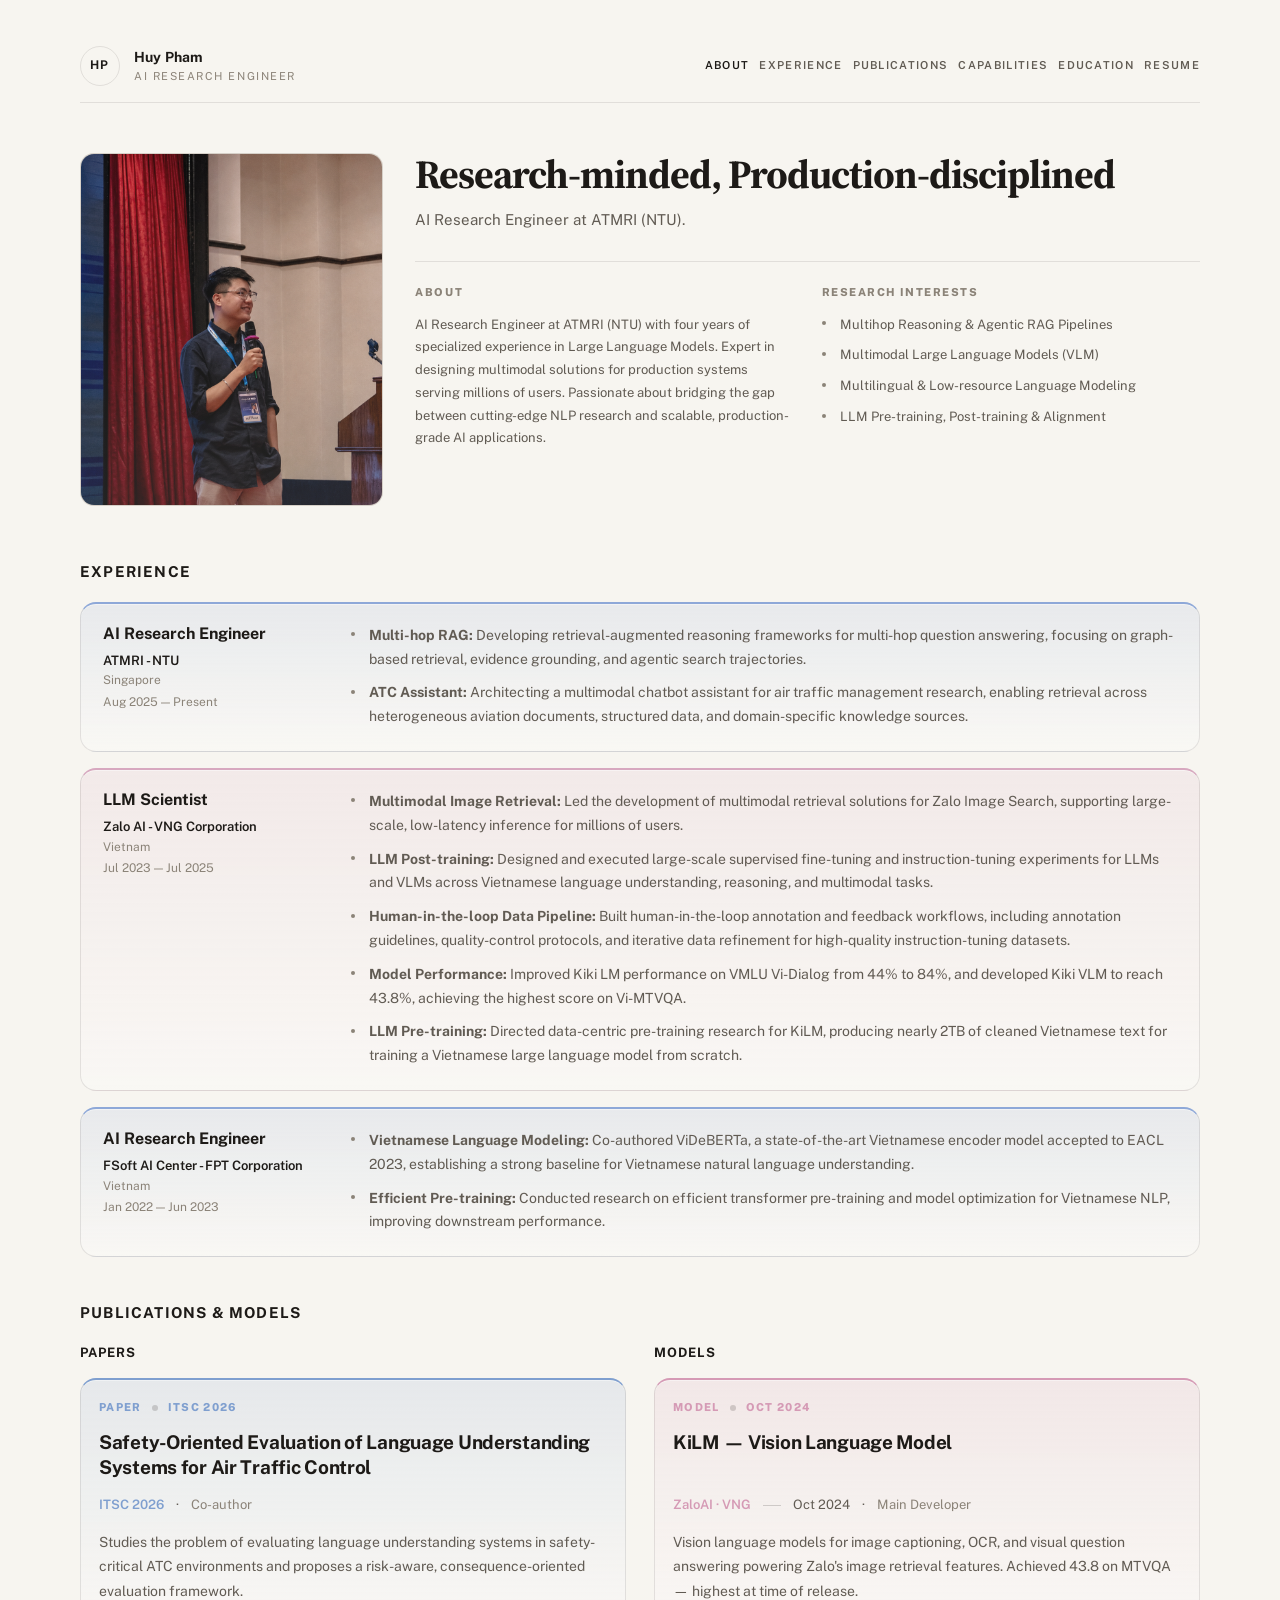
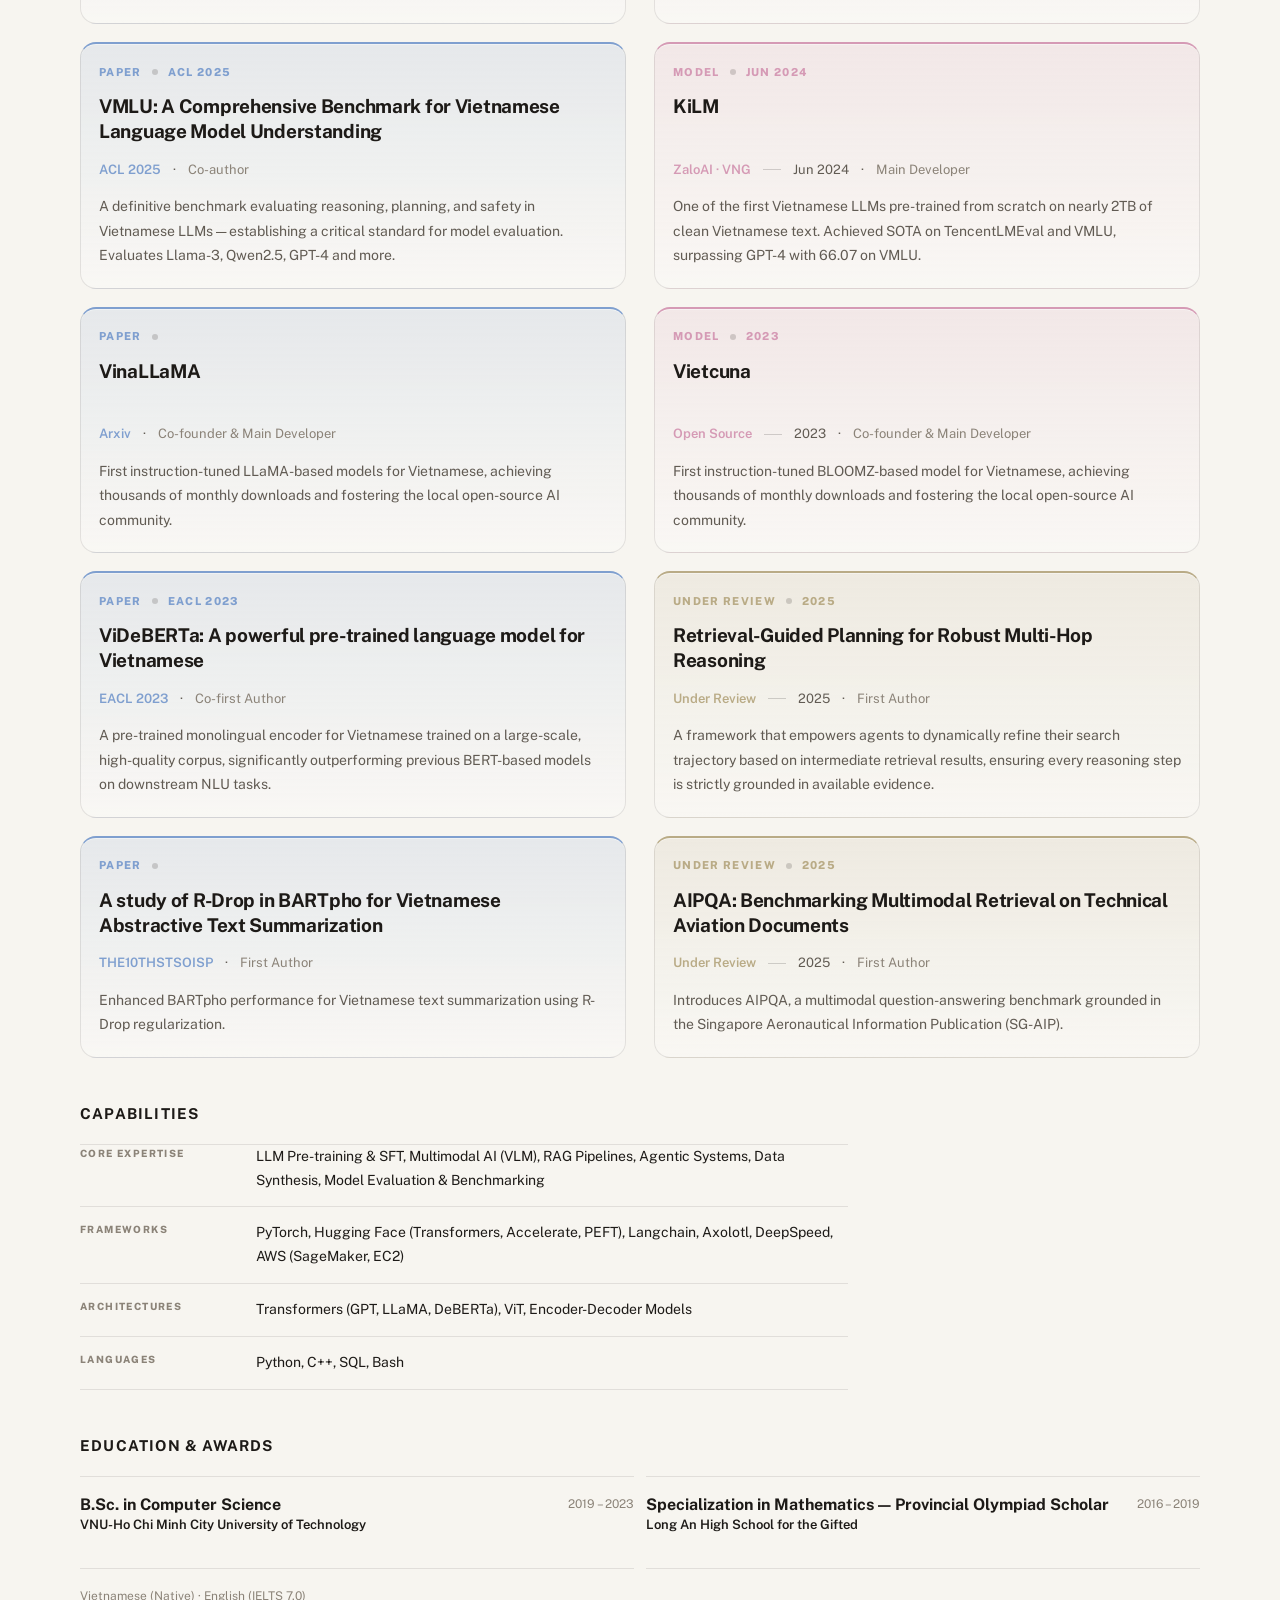
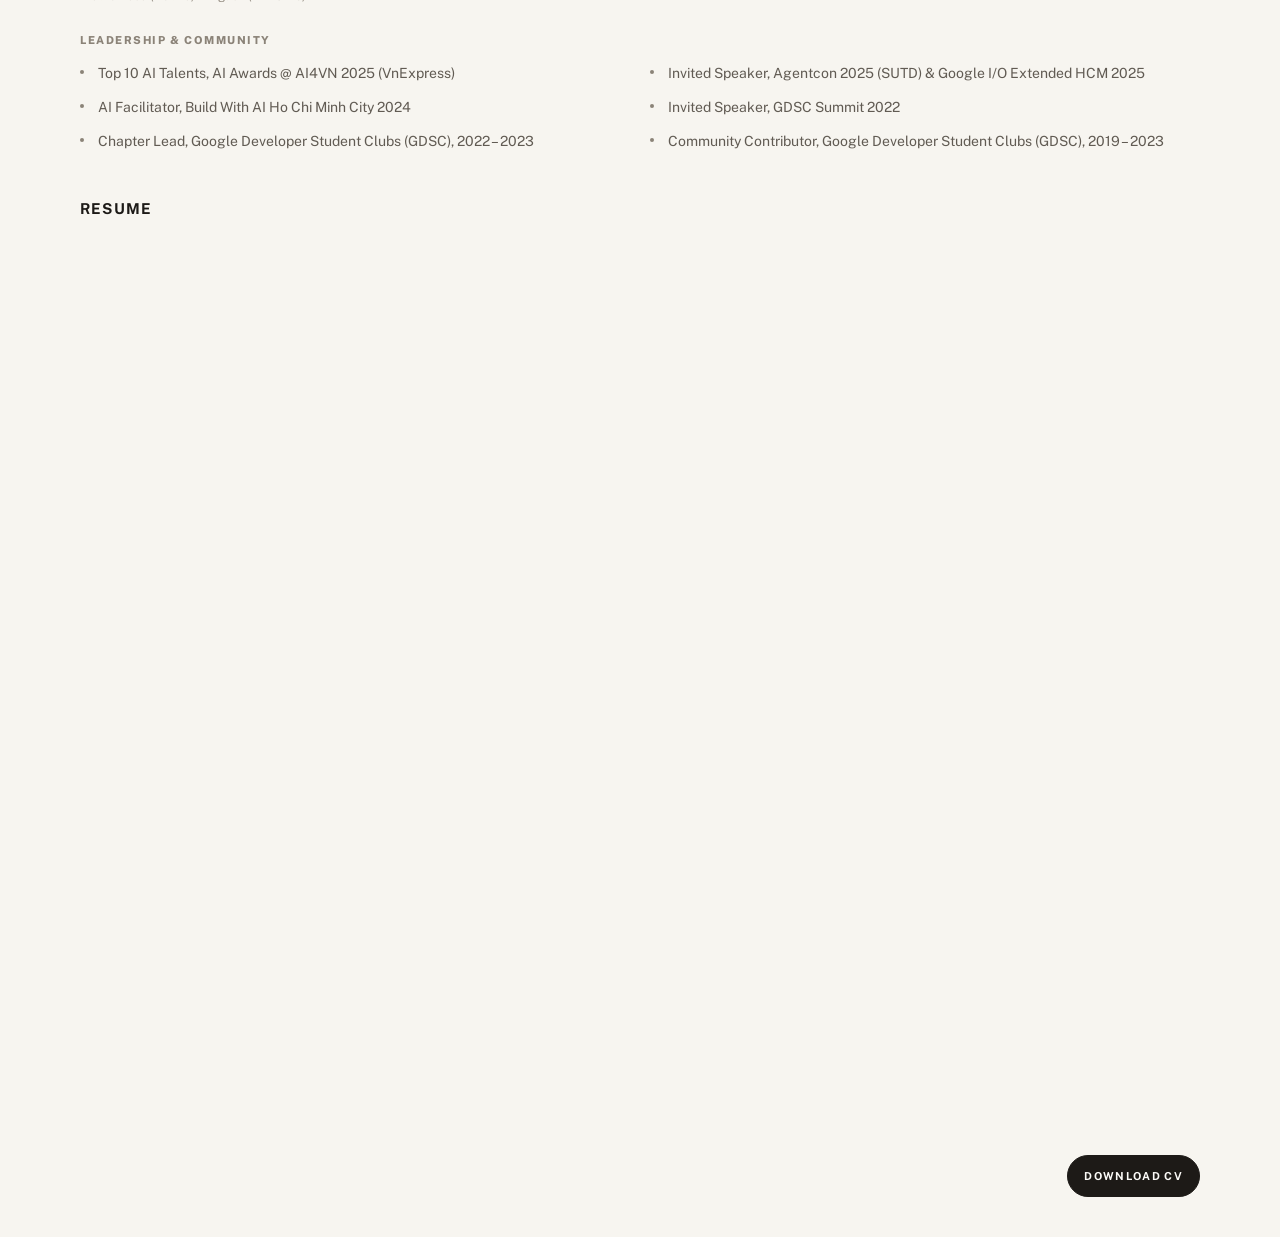
==== index.html @ fdf71636 "Initial commit: personal page Co-Authored-By: Claude Sonnet 4.6 <noreply@anthropic.com>" ====
<!DOCTYPE html>
<html lang="en">
<head>
  <meta charset="UTF-8" />
  <meta name="viewport" content="width=device-width, initial-scale=1.0" />
  <title>Huy Pham</title>
  <link rel="preconnect" href="https://fonts.googleapis.com" />
  <link rel="preconnect" href="https://fonts.gstatic.com" crossorigin />
  <link href="https://fonts.googleapis.com/css2?family=Public+Sans:wght@400;500;600;700;800&family=Source+Serif+4:opsz,wght@8..60,600;8..60,700&display=swap" rel="stylesheet" />
  <link rel="stylesheet" href="style.css" />
</head>
<body>
<div class="page-shell">
  <header class="topbar">
    <a href="#" class="brand-mark">
      <span class="brand-monogram">HP</span>
      <span class="brand-text">
        <span class="brand-name">Huy Pham</span>
        <span class="brand-role">AI Research Engineer</span>
      </span>
    </a>

    <nav class="topnav">
      <a href="#about">About</a>
      <a href="#experience">Experience</a>
      <a href="#publications">Publications</a>
      <a href="#capabilities">Capabilities</a>
      <a href="#education">Education</a>
      <a href="#resume">Resume</a>
    </nav>
  </header>

  <main class="layout">
    <section id="about" class="hero-panel">
      <figure class="hero-portrait hero-portrait-left">
        <div class="hero-portrait-frame">
          <img src="images/avatar.png" alt="Huy Pham speaking at an event" />
        </div>
      </figure>

      <div class="hero-main">
        <div class="hero-copy">
          <h1>Research-minded, Production-disciplined</h1>
          <p class="hero-desc">AI Research Engineer at ATMRI (NTU).</p>
        </div>

        <div class="hero-details">
          <div class="hero-about prose-block">
            <div class="panel-label">About</div>
            <p>AI Research Engineer at ATMRI (NTU) with four years of specialized experience in Large Language Models. Expert in designing multimodal solutions for production systems serving millions of users. Passionate about bridging the gap between cutting-edge NLP research and scalable, production-grade AI applications.</p>
          </div>

          <div class="hero-research prose-block">
            <div class="panel-label">Research Interests</div>
            <ul class="interests-list"><li>Multihop Reasoning & Agentic RAG Pipelines</li><li>Multimodal Large Language Models (VLM)</li><li>Multilingual & Low-resource Language Modeling</li><li>LLM Pre-training, Post-training & Alignment</li></ul>
          </div>
        </div>
      </div>
    </section>

    <section id="experience">
      <div class="section-heading">
        <div class="section-tag">Experience</div>
      </div>
      <div class="exp-list">
                <article class="exp-item">
          <div class="exp-head">
            <div>
              <div class="exp-role-line">
                <div class="exp-role">AI Research Engineer</div>
              </div>
              <div class="exp-org">ATMRI - NTU</div><div class="exp-location">Singapore</div>
              <div class="exp-meta">Aug 2025 — Present</div>
            </div>
          </div>
          <ul class="exp-bullets"><li><strong>Multi-hop RAG:</strong> Developing retrieval-augmented reasoning frameworks for multi-hop question answering, focusing on graph-based retrieval, evidence grounding, and agentic search trajectories.</li><li><strong>ATC Assistant:</strong> Architecting a multimodal chatbot assistant for air traffic management research, enabling retrieval across heterogeneous aviation documents, structured data, and domain-specific knowledge sources.</li></ul>
        </article>
        <article class="exp-item">
          <div class="exp-head">
            <div>
              <div class="exp-role-line">
                <div class="exp-role">LLM Scientist</div>
              </div>
              <div class="exp-org">Zalo AI - VNG Corporation</div><div class="exp-location">Vietnam</div>
              <div class="exp-meta">Jul 2023 — Jul 2025</div>
            </div>
          </div>
          <ul class="exp-bullets"><li><strong>Multimodal Image Retrieval:</strong> Led the development of multimodal retrieval solutions for Zalo Image Search, supporting large-scale, low-latency inference for millions of users.</li><li><strong>LLM Post-training:</strong> Designed and executed large-scale supervised fine-tuning and instruction-tuning experiments for LLMs and VLMs across Vietnamese language understanding, reasoning, and multimodal tasks.</li><li><strong>Human-in-the-loop Data Pipeline:</strong> Built human-in-the-loop annotation and feedback workflows, including annotation guidelines, quality-control protocols, and iterative data refinement for high-quality instruction-tuning datasets.</li><li><strong>Model Performance:</strong> Improved Kiki LM performance on VMLU Vi-Dialog from 44% to 84%, and developed Kiki VLM to reach 43.8%, achieving the highest score on Vi-MTVQA.</li><li><strong>LLM Pre-training:</strong> Directed data-centric pre-training research for KiLM, producing nearly 2TB of cleaned Vietnamese text for training a Vietnamese large language model from scratch.</li></ul>
        </article>
        <article class="exp-item">
          <div class="exp-head">
            <div>
              <div class="exp-role-line">
                <div class="exp-role">AI Research Engineer</div>
              </div>
              <div class="exp-org">FSoft AI Center - FPT Corporation</div><div class="exp-location">Vietnam</div>
              <div class="exp-meta">Jan 2022 — Jun 2023</div>
            </div>
          </div>
          <ul class="exp-bullets"><li><strong>Vietnamese Language Modeling:</strong> Co-authored ViDeBERTa, a state-of-the-art Vietnamese encoder model accepted to EACL 2023, establishing a strong baseline for Vietnamese natural language understanding.</li><li><strong>Efficient Pre-training:</strong> Conducted research on efficient transformer pre-training and model optimization for Vietnamese NLP, improving downstream performance.</li></ul>
        </article>
      </div>
    </section>

    <section id="publications">
      <div class="section-heading">
        <div class="section-tag">Publications &amp; Models</div>
      </div>
      <div class="pub-list">
        <div class="pub-columns"><div class="pub-column"><div class="pub-column-title">Papers</div><div class="pub-stack">
        <article class="pub-item pub-paper">
          <div class="pub-head">
            <div class="pub-meta">
              <span class="pub-type">Paper</span>
              <span class="pub-year">ITSC 2026</span>
            </div>
          </div>
          <div class="pub-title">Safety-Oriented Evaluation of Language Understanding Systems for Air Traffic Control</div>
          <div class="pub-byline"><span class="venue">ITSC 2026</span> · <span class="role">Co-author</span></div>
          <p class="pub-desc">Studies the problem of evaluating language understanding systems in safety-critical ATC environments and proposes a risk-aware, consequence-oriented evaluation framework.</p>
        </article>
        <article class="pub-item pub-paper">
          <div class="pub-head">
            <div class="pub-meta">
              <span class="pub-type">Paper</span>
              <span class="pub-year">ACL 2025</span>
            </div>
          </div>
          <div class="pub-title">VMLU: A Comprehensive Benchmark for Vietnamese Language Model Understanding</div>
          <div class="pub-byline"><span class="venue">ACL 2025</span> · <span class="role">Co-author</span></div>
          <p class="pub-desc">A definitive benchmark evaluating reasoning, planning, and safety in Vietnamese LLMs — establishing a critical standard for model evaluation. Evaluates Llama-3, Qwen2.5, GPT-4 and more.</p>
        </article>
        <article class="pub-item pub-paper">
          <div class="pub-head">
            <div class="pub-meta">
              <span class="pub-type">Paper</span>
              <span class="pub-year"></span>
            </div>
          </div>
          <div class="pub-title">VinaLLaMA</div>
          <div class="pub-byline"><span class="venue">Arxiv</span> · <span class="role">Co-founder & Main Developer</span></div>
          <p class="pub-desc">First instruction-tuned LLaMA-based models for Vietnamese, achieving thousands of monthly downloads and fostering the local open-source AI community.</p>
        </article>
        <article class="pub-item pub-paper">
          <div class="pub-head">
            <div class="pub-meta">
              <span class="pub-type">Paper</span>
              <span class="pub-year">EACL 2023</span>
            </div>
          </div>
          <div class="pub-title">ViDeBERTa: A powerful pre-trained language model for Vietnamese</div>
          <div class="pub-byline"><span class="venue">EACL 2023</span> · <span class="role">Co-first Author</span></div>
          <p class="pub-desc">A pre-trained monolingual encoder for Vietnamese trained on a large-scale, high-quality corpus, significantly outperforming previous BERT-based models on downstream NLU tasks.</p>
        </article>
        <article class="pub-item pub-paper">
          <div class="pub-head">
            <div class="pub-meta">
              <span class="pub-type">Paper</span>
              <span class="pub-year"></span>
            </div>
          </div>
          <div class="pub-title">A study of R-Drop in BARTpho for Vietnamese Abstractive Text Summarization</div>
          <div class="pub-byline"><span class="venue">THE10THSTSOISP</span> · <span class="role">First Author</span></div>
          <p class="pub-desc">Enhanced BARTpho performance for Vietnamese text summarization using R-Drop regularization.</p>
        </article>
</div></div><div class="pub-column"><div class="pub-column-title">Models</div><div class="pub-stack">
        <article class="pub-item pub-model">
          <div class="pub-head">
            <div class="pub-meta">
              <span class="pub-type">Model</span>
              <span class="pub-year">Oct 2024</span>
            </div>
          </div>
          <div class="pub-title">KiLM — Vision Language Model</div>
          <div class="pub-byline"><span class="venue">ZaloAI · VNG</span><span class="pub-sep"></span><span>Oct 2024</span> · <span class="role">Main Developer</span></div>
          <p class="pub-desc">Vision language models for image captioning, OCR, and visual question answering powering Zalo's image retrieval features. Achieved 43.8 on MTVQA — highest at time of release.</p>
        </article>
        <article class="pub-item pub-model">
          <div class="pub-head">
            <div class="pub-meta">
              <span class="pub-type">Model</span>
              <span class="pub-year">Jun 2024</span>
            </div>
          </div>
          <div class="pub-title">KiLM</div>
          <div class="pub-byline"><span class="venue">ZaloAI · VNG</span><span class="pub-sep"></span><span>Jun 2024</span> · <span class="role">Main Developer</span></div>
          <p class="pub-desc">One of the first Vietnamese LLMs pre-trained from scratch on nearly 2TB of clean Vietnamese text. Achieved SOTA on TencentLMEval and VMLU, surpassing GPT-4 with 66.07 on VMLU.</p>
        </article>
        <article class="pub-item pub-model">
          <div class="pub-head">
            <div class="pub-meta">
              <span class="pub-type">Model</span>
              <span class="pub-year">2023</span>
            </div>
          </div>
          <div class="pub-title">Vietcuna</div>
          <div class="pub-byline"><span class="venue">Open Source</span><span class="pub-sep"></span><span>2023</span> · <span class="role">Co-founder & Main Developer</span></div>
          <p class="pub-desc">First instruction-tuned BLOOMZ-based model for Vietnamese, achieving thousands of monthly downloads and fostering the local open-source AI community.</p>
        </article>
        <article class="pub-item pub-review">
          <div class="pub-head">
            <div class="pub-meta">
              <span class="pub-type">Under Review</span>
              <span class="pub-year">2025</span>
            </div>
          </div>
          <div class="pub-title">Retrieval-Guided Planning for Robust Multi-Hop Reasoning</div>
          <div class="pub-byline"><span class="venue">Under Review</span><span class="pub-sep"></span><span>2025</span> · <span class="role">First Author</span></div>
          <p class="pub-desc">A framework that empowers agents to dynamically refine their search trajectory based on intermediate retrieval results, ensuring every reasoning step is strictly grounded in available evidence.</p>
        </article>
        <article class="pub-item pub-review">
          <div class="pub-head">
            <div class="pub-meta">
              <span class="pub-type">Under Review</span>
              <span class="pub-year">2025</span>
            </div>
          </div>
          <div class="pub-title">AIPQA: Benchmarking Multimodal Retrieval on Technical Aviation Documents</div>
          <div class="pub-byline"><span class="venue">Under Review</span><span class="pub-sep"></span><span>2025</span> · <span class="role">First Author</span></div>
          <p class="pub-desc">Introduces AIPQA, a multimodal question-answering benchmark grounded in the Singapore Aeronautical Information Publication (SG-AIP).</p>
        </article>
</div></div></div>
      </div>
    </section>

    <section id="capabilities">
      <div class="section-heading">
        <div class="section-tag">Capabilities</div>
      </div>
      <div class="skills-panel capabilities-panel">
        <div class="skill-row"><span class="skill-label">Core Expertise</span><span class="skill-value">LLM Pre-training & SFT, Multimodal AI (VLM), RAG Pipelines, Agentic Systems, Data Synthesis, Model Evaluation & Benchmarking</span></div>
<div class="skill-row"><span class="skill-label">Frameworks</span><span class="skill-value">PyTorch, Hugging Face (Transformers, Accelerate, PEFT), Langchain, Axolotl, DeepSpeed, AWS (SageMaker, EC2)</span></div>
<div class="skill-row"><span class="skill-label">Architectures</span><span class="skill-value">Transformers (GPT, LLaMA, DeBERTa), ViT, Encoder-Decoder Models</span></div>
<div class="skill-row"><span class="skill-label">Languages</span><span class="skill-value">Python, C++, SQL, Bash</span></div>
      </div>
    </section>

    <section id="education">
      <div class="section-heading">
        <div class="section-tag">Education &amp; Awards</div>
      </div>
      <div class="edu-list">
      <article class="edu-item">
        <div class="edu-head">
          <div>
            <div class="edu-degree">B.Sc. in Computer Science</div>
            <div class="edu-inst">VNU-Ho Chi Minh City University of Technology</div>
          </div>
          <div class="edu-period">2019 – 2023</div>
        </div>
      </article>
      <article class="edu-item">
        <div class="edu-head">
          <div>
            <div class="edu-degree">Specialization in Mathematics — Provincial Olympiad Scholar</div>
            <div class="edu-inst">Long An High School for the Gifted</div>
          </div>
          <div class="edu-period">2016 – 2019</div>
        </div>
      </article>
</div><p class="edu-lang">Vietnamese (Native) · English (IELTS 7.0)</p><div class="awards-label">Leadership &amp; Community</div><ul class="awards-list"><li>Top 10 AI Talents, AI Awards @ AI4VN 2025 (VnExpress)</li><li>Invited Speaker, Agentcon 2025 (SUTD) & Google I/O Extended HCM 2025</li><li>AI Facilitator, Build With AI Ho Chi Minh City 2024</li><li>Invited Speaker, GDSC Summit 2022</li><li>Chapter Lead, Google Developer Student Clubs (GDSC), 2022 – 2023</li><li>Community Contributor, Google Developer Student Clubs (GDSC), 2019 – 2023</li></ul>
    </section>

    <section id="resume">
      <div class="section-heading">
        <div class="section-tag">Resume</div>
      </div>
      <div class="resume-viewer">
        <iframe src="aehus_resume.pdf" width="100%" height="900px" style="border:none; border-radius:12px;"></iframe>
        <div class="resume-actions">
          <a href="aehus_resume.pdf" download class="btn btn-primary">Download CV</a>
        </div>
      </div>
    </section>
  </main>
</div>

<script>
  const topbar = document.querySelector('.topbar');
  const sections = document.querySelectorAll('section[id]');
  const navLinks = document.querySelectorAll('.topnav a');

  function updateScrollPadding() {
    document.documentElement.style.scrollPaddingTop = topbar.offsetHeight + 'px';
  }
  updateScrollPadding();
  window.addEventListener('resize', updateScrollPadding);

  const observer = new IntersectionObserver((entries) => {
    entries.forEach(entry => {
      if (entry.isIntersecting) {
        navLinks.forEach(a => a.classList.remove('active'));
        const active = document.querySelector(`.topnav a[href="#${entry.target.id}"]`);
        if (active) active.classList.add('active');
      }
    });
  }, { rootMargin: '-30% 0px -60% 0px' });
  sections.forEach(s => observer.observe(s));
</script>

</body>
</html>
---- style.css ----
*, *::before, *::after { box-sizing: border-box; margin: 0; padding: 0; }

:root {
  --bg: #f7f5f0;
  --surface: #f7f5f0;
  --surface-strong: #fcfbf8;
  --line: rgba(30, 27, 24, 0.1);
  --line-strong: rgba(30, 27, 24, 0.18);
  --text: #1d1a17;
  --muted: #615b53;
  --soft: #8b8378;
  --accent: #1f4f4a;
  --accent-strong: #183d39;
  --accent-soft: rgba(31, 79, 74, 0.06);
  --paper-accent: #7f9fcf;
  --paper-soft: rgba(127, 159, 207, 0.14);
  --model-accent: #d59ab5;
  --model-soft: rgba(213, 154, 181, 0.14);
  --review-accent: #b9ab86;
  --review-soft: rgba(185, 171, 134, 0.14);
  --exp-accent: #8ea8d8;
  --exp-soft: rgba(142, 168, 216, 0.14);
  --exp-muted-accent: #d7a8bf;
  --exp-muted-soft: rgba(215, 168, 191, 0.14);
  --gold-soft: rgba(123, 92, 43, 0.08);
  --shadow: none;
  --radius-xl: 18px;
  --radius-lg: 14px;
  --radius-md: 12px;
  --radius-sm: 10px;
}

html {
  scroll-behavior: smooth;
}

body {
  min-height: 100vh;
  font-family: "Public Sans", "Avenir Next", "Helvetica Neue", sans-serif;
  background: var(--bg);
  color: var(--text);
  line-height: 1.6;
}

button,
input,
select,
textarea {
  font: inherit;
}

a {
  color: inherit;
  text-decoration: none;
}

img {
  max-width: 100%;
  display: block;
}

.page-shell {
  position: relative;
  z-index: 1;
  width: min(1120px, calc(100% - 56px));
  margin: 28px auto 40px;
  padding: 0;
}

.topbar {
  position: sticky;
  top: 0;
  z-index: 20;
  display: flex;
  align-items: center;
  justify-content: space-between;
  gap: 24px;
  padding: 18px 0 16px;
  margin-bottom: 28px;
  border-bottom: 1px solid var(--line);
  background: var(--bg);
}

.brand-mark {
  display: inline-flex;
  align-items: center;
  gap: 14px;
  min-width: 0;
}

.brand-monogram {
  width: 40px;
  height: 40px;
  display: inline-flex;
  align-items: center;
  justify-content: center;
  border-radius: 999px;
  border: 1px solid var(--line);
  background: transparent;
  color: var(--text);
  font-size: 12px;
  font-weight: 700;
  letter-spacing: 0.12em;
}

.brand-text {
  display: flex;
  flex-direction: column;
  min-width: 0;
}

.brand-name {
  font-size: 14px;
  font-weight: 700;
  letter-spacing: 0.01em;
}

.brand-role {
  font-size: 11px;
  color: var(--soft);
  text-transform: uppercase;
  letter-spacing: 0.14em;
}

.topnav {
  display: flex;
  align-items: center;
  gap: 10px;
  flex-wrap: wrap;
  justify-content: flex-end;
}

.topnav a {
  padding: 6px 0;
  border-radius: 0;
  font-size: 11px;
  font-weight: 600;
  color: var(--muted);
  letter-spacing: 0.12em;
  text-transform: uppercase;
  transition: color 0.2s ease;
}

.topnav a:hover,
.topnav a.active {
  background: transparent;
  color: var(--text);
}

.layout {
  display: flex;
  flex-direction: column;
  gap: 44px;
}

section,
.hero-panel {
  border: none;
  border-radius: 0;
  background: transparent;
}

.hero-panel {
  display: grid;
  grid-template-columns: minmax(220px, 0.58fr) minmax(0, 1.5fr);
  gap: 32px;
  padding: 22px 0 10px;
  align-items: start;
}

.hero-main {
  display: flex;
  flex-direction: column;
  gap: 28px;
  min-width: 0;
}

.hero-copy {
  display: flex;
  flex-direction: column;
  min-height: 0;
  max-width: none;
}

.hero-kicker {
  display: inline-flex;
  align-items: center;
  gap: 14px;
  flex-wrap: wrap;
  margin-bottom: 14px;
}

.hero-kicker span {
  display: inline-flex;
  align-items: center;
  gap: 8px;
  padding: 0;
  border-radius: 999px;
  border: none;
  background: transparent;
  color: var(--muted);
  font-size: 11px;
  font-weight: 600;
  letter-spacing: 0.12em;
  text-transform: uppercase;
}

.hero-panel h1 {
  font-family: "Source Serif 4", Georgia, serif;
  font-weight: 700;
  letter-spacing: -0.025em;
  line-height: 1.06;
}

.hero-panel h1 {
  max-width: none;
  margin-bottom: 12px;
  font-size: clamp(1.75rem, 3.2vw, 2.5rem);
}

.hero-desc {
  max-width: 38rem;
  color: var(--muted);
  font-size: 0.94rem;
  line-height: 1.7;
}

.hero-details {
  display: grid;
  grid-template-columns: repeat(2, minmax(0, 1fr));
  gap: 28px;
  padding-top: 22px;
  border-top: 1px solid var(--line);
}

.cta-actions {
  display: flex;
  align-items: center;
  gap: 14px;
  flex-wrap: wrap;
  margin-top: 26px;
}

.btn {
  display: inline-flex;
  align-items: center;
  justify-content: center;
  min-height: 42px;
  padding: 0 16px;
  border-radius: 999px;
  border: 1px solid var(--line);
  font-size: 11px;
  font-weight: 700;
  letter-spacing: 0.12em;
  text-transform: uppercase;
  transition: background 0.2s ease, color 0.2s ease, border-color 0.2s ease;
}

.btn-primary {
  background: var(--text);
  color: var(--surface-strong);
  border-color: var(--text);
}

.btn-secondary {
  border-color: var(--line);
  background: transparent;
  color: var(--text);
}

.btn-primary:hover,
.btn-secondary:hover {
  border-color: var(--text);
  background: var(--surface-strong);
  color: var(--text);
}

.hero-portrait {
  display: flex;
  flex-direction: column;
  gap: 8px;
  margin: 0;
  padding-bottom: 0;
  border-bottom: none;
}

.hero-portrait-left { align-self: start; }

.hero-portrait-frame {
  position: relative;
  overflow: hidden;
  aspect-ratio: 0.86;
  border: 1px solid var(--line);
  border-radius: 14px;
  background: #ebe5dc;
}

.hero-portrait-frame::after {
  content: "";
  position: absolute;
  inset: 0;
  background: linear-gradient(180deg, rgba(247, 245, 240, 0.02) 0%, rgba(247, 245, 240, 0.12) 100%);
  pointer-events: none;
}

.hero-portrait img {
  width: 100%;
  height: 100%;
  object-fit: cover;
  object-position: 50% 22%;
  filter: saturate(0.88) contrast(0.95) brightness(1.01);
}

.skills-panel,
.pub-item,
.exp-item,
.edu-item,
.cta-panel {
  border: 1px solid var(--line);
  background: transparent;
}

.panel-label {
  margin-bottom: 12px;
  color: var(--soft);
  font-size: 11px;
  font-weight: 800;
  letter-spacing: 0.14em;
  text-transform: uppercase;
}

.contact-list {
  display: flex;
  flex-direction: column;
  gap: 10px;
}

.contact-list a {
  display: inline-flex;
  align-items: center;
  gap: 10px;
  color: var(--muted);
  font-size: 13px;
  line-height: 1.5;
}

.contact-list a:hover {
  color: var(--accent-strong);
}

.contact-icon {
  display: inline-flex;
  color: var(--accent);
}

section {
  padding: 0;
}

.section-heading {
  display: flex;
  align-items: flex-start;
  justify-content: space-between;
  gap: 24px;
  margin-bottom: 18px;
}

.section-tag {
  display: inline-flex;
  align-items: center;
  margin-bottom: 0;
  color: var(--text);
  font-size: 15px;
  font-weight: 700;
  letter-spacing: 0.08em;
  text-transform: uppercase;
}

.prose-block p,
.resume-desc {
  color: var(--muted);
  font-size: 14px;
  line-height: 1.85;
}

.about-text {
  max-width: 44rem;
}

.prose-block p + p {
  margin-top: 14px;
}

.interests-label {
  margin-top: 22px;
  margin-bottom: 12px;
  color: var(--text);
  font-size: 14px;
  font-weight: 700;
}

.interests-list,
.exp-bullets,
.awards-list {
  list-style: none;
}

.interests-list {
  display: grid;
  gap: 10px;
}

.interests-list li,
.awards-list li,
.exp-bullets li {
  position: relative;
  padding-left: 18px;
  color: var(--muted);
}

.interests-list li::before,
.awards-list li::before,
.exp-bullets li::before {
  content: "";
  position: absolute;
  left: 0;
  top: 0.75em;
  width: 4px;
  height: 4px;
  border-radius: 999px;
  background: var(--soft);
  transform: translateY(-50%);
}

.skills-panel {
  padding: 0;
  border-radius: 0;
  border-left: none;
  border-right: none;
}

.hero-about {
  align-self: start;
  border-top: none;
  padding-top: 0;
  max-width: none;
}

.hero-about p {
  font-size: 13px;
  line-height: 1.75;
}

.hero-research .interests-list {
  gap: 8px;
}

.hero-research .interests-list li {
  font-size: 13px;
  line-height: 1.75;
}

.capabilities-panel {
  max-width: 48rem;
}

.capabilities-panel .skill-row {
  grid-template-columns: minmax(120px, 160px) 1fr;
  gap: 16px;
  align-items: start;
}

.skills-grid,
.pub-list,
.exp-list,
.edu-list {
  display: grid;
  gap: 12px;
}

.skill-row {
  display: grid;
  gap: 8px;
  padding: 14px 0;
  border-top: 1px solid var(--line);
}

.skill-row:first-of-type {
  padding-top: 0;
  border-top: none;
}

.skill-label {
  color: var(--soft);
  font-size: 10px;
  font-weight: 800;
  letter-spacing: 0.14em;
  text-transform: uppercase;
}

.skill-value {
  color: var(--text);
  font-size: 14px;
  line-height: 1.7;
}

.pub-list {
  display: block;
}

.pub-columns {
  display: grid;
  grid-template-columns: repeat(2, minmax(0, 1fr));
  column-gap: 28px;
  align-items: start;
}

.pub-column {
  min-width: 0;
}

.pub-column-title {
  margin-bottom: 14px;
  color: var(--text);
  font-size: 13px;
  font-weight: 700;
  letter-spacing: 0.08em;
  text-transform: uppercase;
}

.pub-stack {
  display: grid;
  row-gap: 18px;
}

.pub-item {
  display: grid;
  grid-template-rows: auto auto auto 1fr;
  gap: 12px;
  height: 100%;
  padding: 18px 18px 20px;
  border-radius: 16px;
  border-left: 1px solid var(--line);
  border-right: 1px solid var(--line);
  align-content: start;
  border-top-width: 2px;
  box-shadow: inset 0 1px 0 rgba(255, 255, 255, 0.42);
}

.pub-paper {
  border-top-color: var(--paper-accent);
  background: linear-gradient(180deg, var(--paper-soft) 0%, rgba(255, 255, 255, 0.28) 100%);
}

.pub-model {
  border-top-color: var(--model-accent);
  background: linear-gradient(180deg, var(--model-soft) 0%, rgba(255, 255, 255, 0.28) 100%);
}

.pub-review {
  border-top-color: var(--review-accent);
  background: linear-gradient(180deg, var(--review-soft) 0%, rgba(255, 255, 255, 0.24) 100%);
}

.pub-head {
  display: flex;
  align-items: center;
  justify-content: space-between;
  gap: 14px;
  min-height: 20px;
}

.pub-meta {
  display: flex;
  align-items: center;
  gap: 10px;
  color: var(--soft);
  font-size: 11px;
  font-weight: 800;
  letter-spacing: 0.12em;
  text-transform: uppercase;
}

.pub-paper .pub-meta,
.pub-paper .pub-byline .venue {
  color: var(--paper-accent);
}

.pub-model .pub-meta,
.pub-model .pub-byline .venue {
  color: var(--model-accent);
}

.pub-review .pub-meta,
.pub-review .pub-byline .venue {
  color: var(--review-accent);
}

.pub-year {
  display: inline-flex;
  align-items: center;
  gap: 10px;
}

.pub-year::before {
  content: "";
  width: 6px;
  height: 6px;
  border-radius: 999px;
  background: rgba(39, 33, 25, 0.18);
}

.pub-title {
  font-size: 19px;
  font-weight: 700;
  line-height: 1.3;
  letter-spacing: -0.015em;
  min-height: 2.8em;
}

.pub-byline {
  display: flex;
  align-items: center;
  gap: 12px;
  flex-wrap: wrap;
  color: var(--muted);
  font-size: 13px;
  min-height: 20px;
}

.pub-sep {
  width: 18px;
  height: 1px;
  background: var(--line-strong);
}

.pub-byline .venue { font-weight: 600; }

.pub-byline .role {
  color: var(--soft);
}

.pub-desc {
  color: var(--muted);
  font-size: 14px;
  line-height: 1.75;
  margin-top: 2px;
}

.exp-list {
  display: grid;
  grid-template-columns: 1fr;
  gap: 16px;
}

.exp-item {
  display: grid;
  grid-template-columns: minmax(180px, 220px) 1fr;
  gap: 28px;
  align-items: start;
  min-width: 0;
  padding: 20px 22px 22px;
  border-radius: 16px;
  border: 1px solid var(--line);
  border-top-width: 2px;
  background: linear-gradient(180deg, var(--exp-muted-soft) 0%, rgba(255, 255, 255, 0.26) 100%);
  box-shadow: inset 0 1px 0 rgba(255, 255, 255, 0.42);
}

.exp-item:nth-child(1) {
  border-top-color: var(--exp-accent);
  background: linear-gradient(180deg, var(--exp-soft) 0%, rgba(255, 255, 255, 0.3) 100%);
}

.exp-item:nth-child(2) {
  border-top-color: var(--exp-muted-accent);
  background: linear-gradient(180deg, var(--exp-muted-soft) 0%, rgba(255, 255, 255, 0.28) 100%);
}

.exp-item:nth-child(3) {
  border-top-color: var(--exp-accent);
  background: linear-gradient(180deg, var(--exp-soft) 0%, rgba(255, 255, 255, 0.28) 100%);
}

.exp-item:nth-child(n + 4) {
  border-top-color: var(--exp-muted-accent);
  background: linear-gradient(180deg, var(--exp-muted-soft) 0%, rgba(255, 255, 255, 0.26) 100%);
}

.edu-item {
  padding: 18px 0;
  border-radius: 0;
  border-left: none;
  border-right: none;
}

.exp-head {
  display: flex;
  align-items: flex-start;
  justify-content: space-between;
  gap: 18px;
}

.edu-head {
  display: flex;
  align-items: flex-start;
  justify-content: space-between;
  gap: 18px;
  margin-bottom: 14px;
}

.exp-role-line {
  display: flex;
  align-items: center;
  gap: 10px;
  margin-bottom: 6px;
}

.exp-dot {
  width: 7px;
  height: 7px;
  border-radius: 999px;
  background: rgba(39, 33, 25, 0.18);
  box-shadow: none;
}

.exp-dot.current {
  background: var(--accent);
}

.exp-role,
.edu-degree {
  font-size: 16px;
  font-weight: 700;
  line-height: 1.3;
}

.exp-org,
.edu-inst {
  color: var(--text);
  font-size: 13px;
  font-weight: 600;
  line-height: 1.6;
}

.exp-meta,
.exp-period,
.edu-period,
.edu-lang {
  color: var(--soft);
  font-size: 12px;
}

.exp-location {
  color: var(--soft);
  font-size: 12px;
  line-height: 1.6;
}

.exp-meta {
  margin-top: 2px;
  line-height: 1.6;
}

.exp-bullets {
  display: grid;
  gap: 10px;
}

.exp-bullets li {
  font-size: 14px;
  line-height: 1.7;
}

.edu-list {
  grid-template-columns: repeat(2, minmax(0, 1fr));
  margin-bottom: 18px;
}

.edu-lang {
  margin-bottom: 26px;
}

.awards-label {
  margin-bottom: 12px;
  color: var(--soft);
  font-size: 11px;
  font-weight: 800;
  letter-spacing: 0.14em;
  text-transform: uppercase;
}

.awards-list {
  display: grid;
  grid-template-columns: repeat(2, minmax(0, 1fr));
  gap: 10px 20px;
}

.awards-list li {
  font-size: 14px;
  line-height: 1.7;
}

.cta-panel {
  display: grid;
  grid-template-columns: minmax(0, 220px) minmax(260px, 1fr);
  gap: 24px;
  align-items: end;
  padding: 22px 0 0;
  border-radius: 0;
  border-left: none;
  border-right: none;
  border-bottom: none;
  background: transparent;
}

.resume-desc {
  max-width: 28rem;
}

@media (max-width: 900px) {
  .hero-panel,
  .cta-panel,
  .pub-columns,
  .pub-list {
    grid-template-columns: 1fr;
  }

  .hero-panel { gap: 28px; }

  .hero-details {
    grid-template-columns: 1fr;
    gap: 20px;
  }

  .capabilities-panel .skill-row {
    grid-template-columns: 1fr;
    gap: 6px;
  }

  .exp-list {
    gap: 12px;
  }

  .exp-item {
    grid-template-columns: 1fr;
    gap: 12px;
  }

}

@media (max-width: 780px) {
  .page-shell {
    width: min(100% - 24px, 1120px);
    margin: 12px auto 28px;
  }

  .topbar {
    position: static;
    align-items: flex-start;
    flex-direction: column;
    padding: 14px 0;
  }

  .topnav {
    justify-content: flex-start;
  }

  .hero-panel,
  section,
  .cta-panel {
    padding: 0;
  }

  .hero-panel h1 {
    max-width: none;
    font-size: clamp(2.6rem, 14vw, 4rem);
  }

  .hero-portrait {
    padding-bottom: 14px;
  }

  .hero-portrait-frame {
    aspect-ratio: 4 / 3;
  }

  .edu-list,
  .awards-list {
    grid-template-columns: 1fr;
  }

  .pub-title {
    font-size: 19px;
    min-height: 0;
  }

  .exp-head,
  .edu-head,
  .pub-head {
    flex-direction: column;
  }

  .exp-item {
    grid-template-columns: 1fr;
  }
}

.resume-viewer {
  display: flex;
  flex-direction: column;
  gap: 16px;
}

.resume-actions {
  display: flex;
  justify-content: flex-end;
}
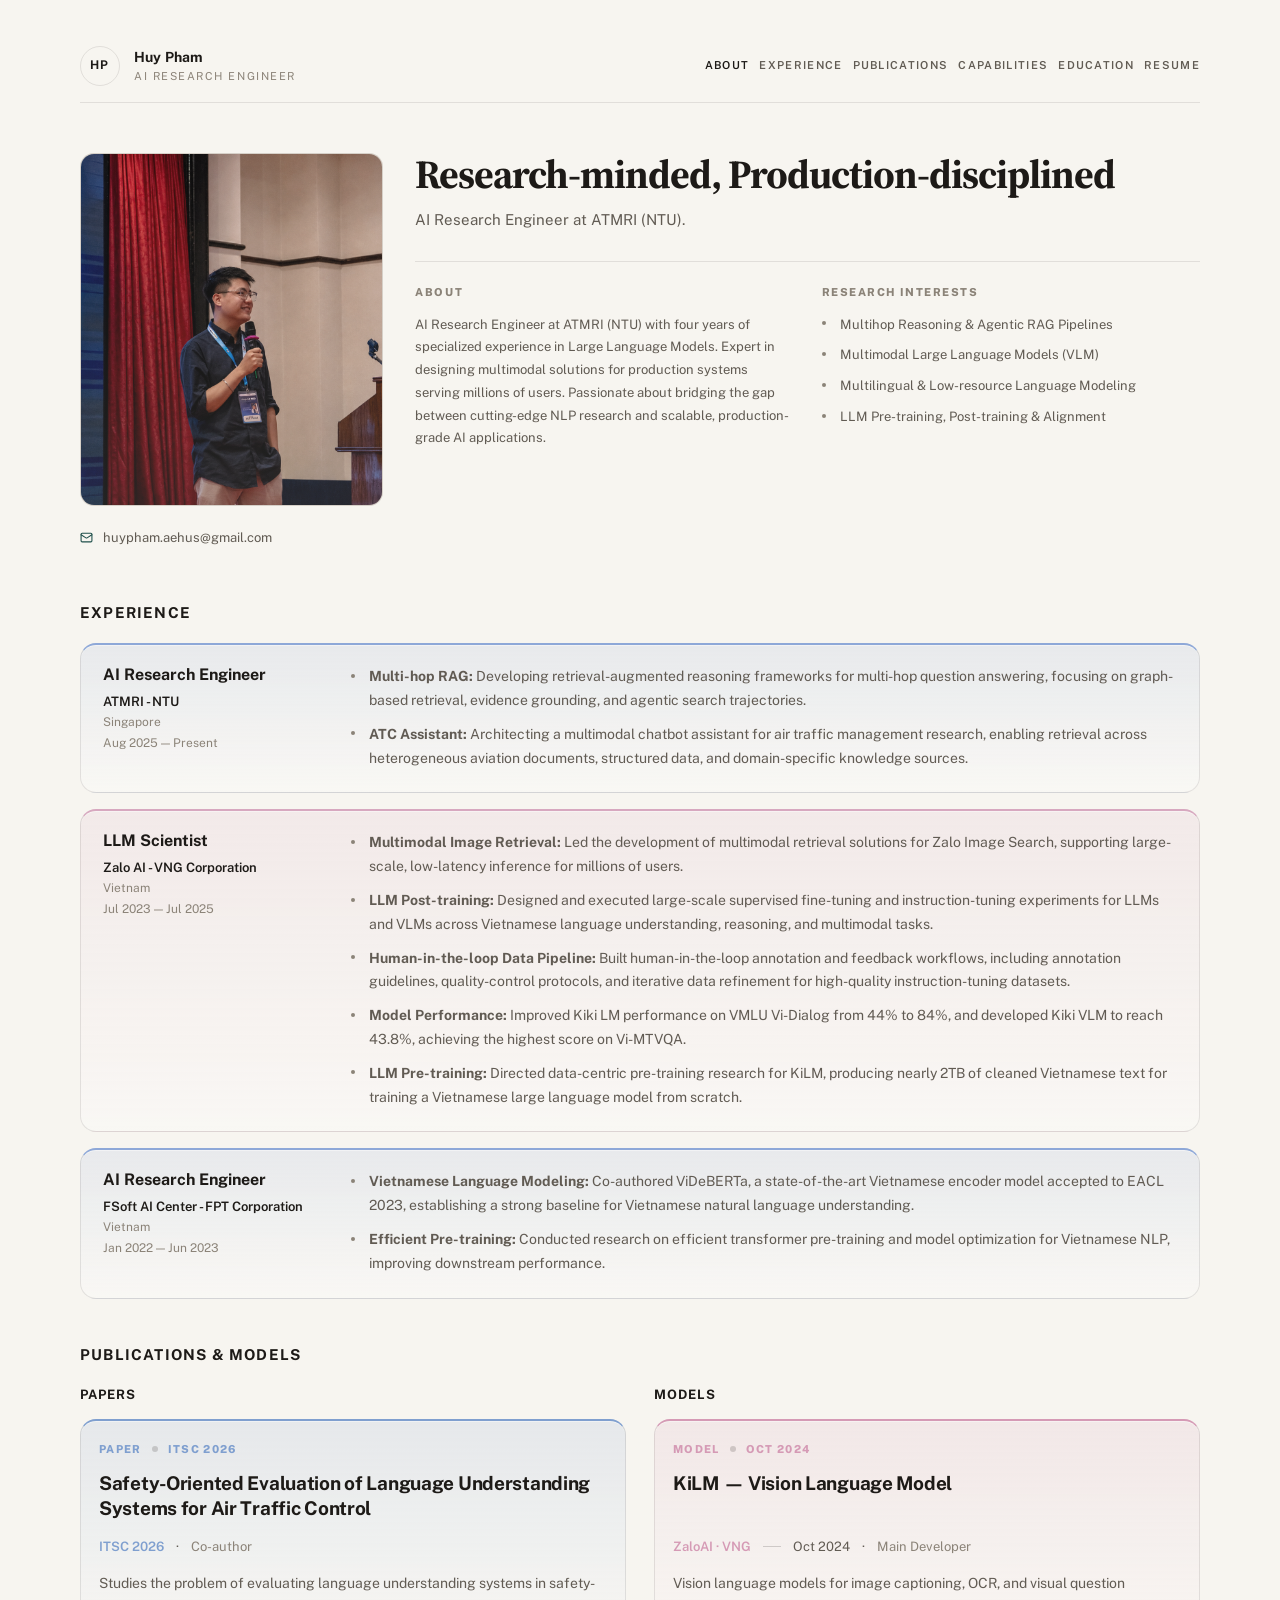
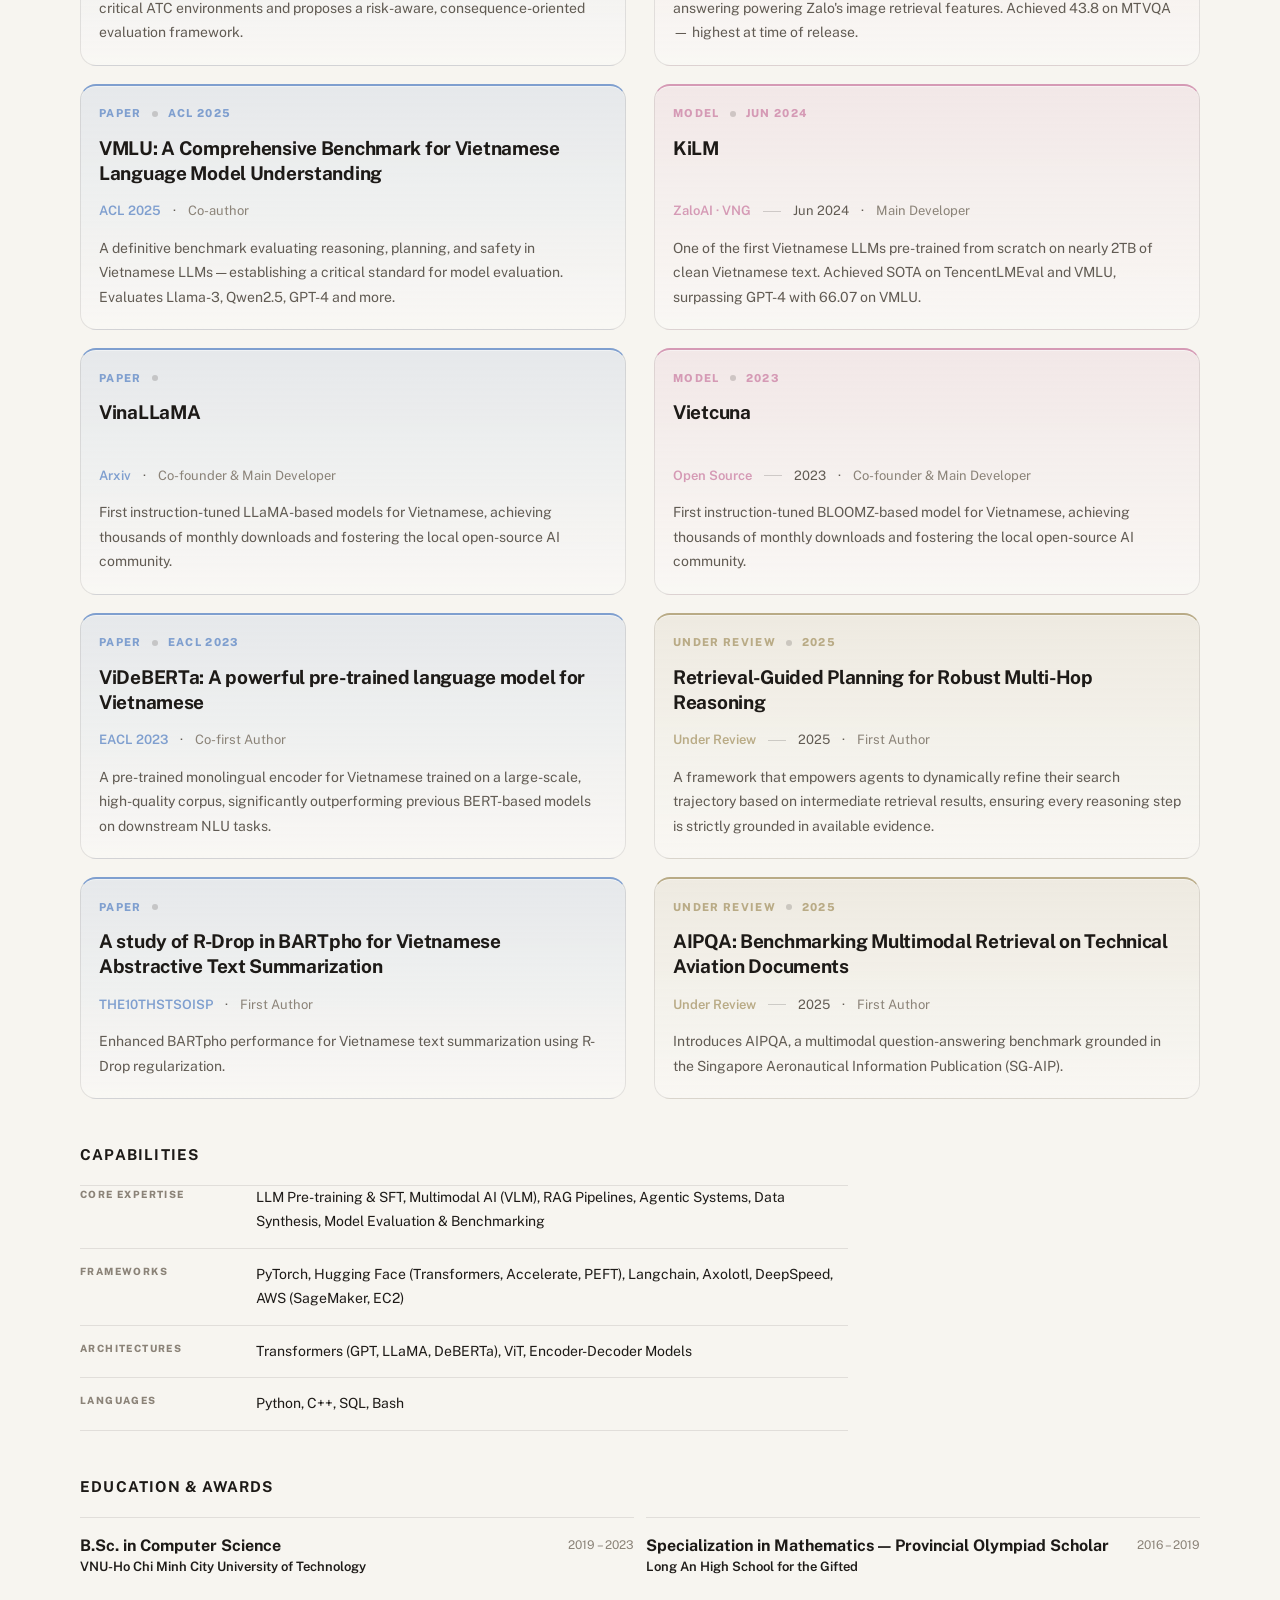
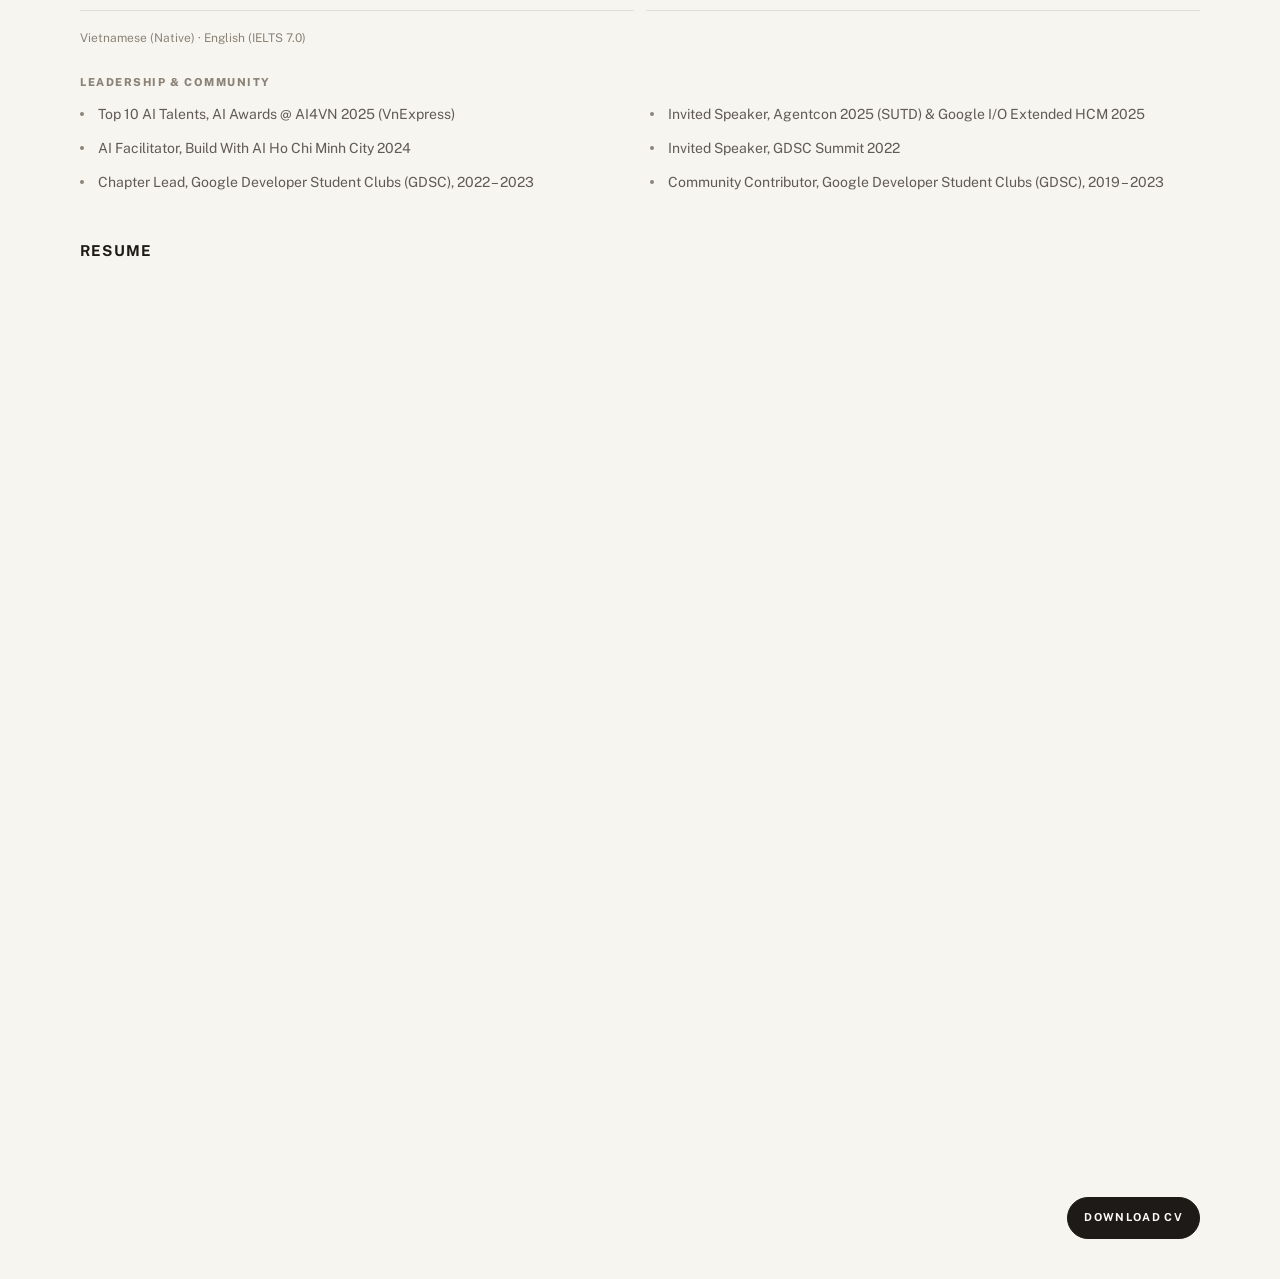
==== commit 716f5b3e: "Update contact info, experience, publications, and nav Co-Authored-By: Claude Sonnet 4.6 <noreply@an" ====
--- a/index.html
+++ b/index.html
@@ -36,6 +36,9 @@
         <div class="hero-portrait-frame">
           <img src="images/avatar.png" alt="Huy Pham speaking at an event" />
         </div>
+        <div class="contact-list">
+          <a href="mailto:huypham.aehus@gmail.com" class="contact-item"><span class="contact-icon"><svg width="13" height="13" viewBox="0 0 24 24" fill="none" stroke="currentColor" stroke-width="2" stroke-linecap="round" stroke-linejoin="round"><rect x="2" y="4" width="20" height="16" rx="2"/><path d="m22 7-8.97 5.7a1.94 1.94 0 0 1-2.06 0L2 7"/></svg></span><span>huypham.aehus@gmail.com</span></a>
+        </div>
       </figure>
 
       <div class="hero-main">
--- a/style.css
+++ b/style.css
@@ -311,6 +311,34 @@
   filter: saturate(0.88) contrast(0.95) brightness(1.01);
 }
 
+.contact-list {
+  display: flex;
+  flex-direction: column;
+  gap: 7px;
+  margin-top: 14px;
+}
+
+.contact-item {
+  display: inline-flex;
+  align-items: center;
+  gap: 8px;
+  font-size: 12px;
+  color: var(--text);
+  text-decoration: none;
+  line-height: 1.4;
+}
+
+.contact-item:hover {
+  color: var(--accent);
+}
+
+.contact-icon {
+  display: inline-flex;
+  align-items: center;
+  color: var(--soft);
+  flex-shrink: 0;
+}
+
 .skills-panel,
 .pub-item,
 .exp-item,
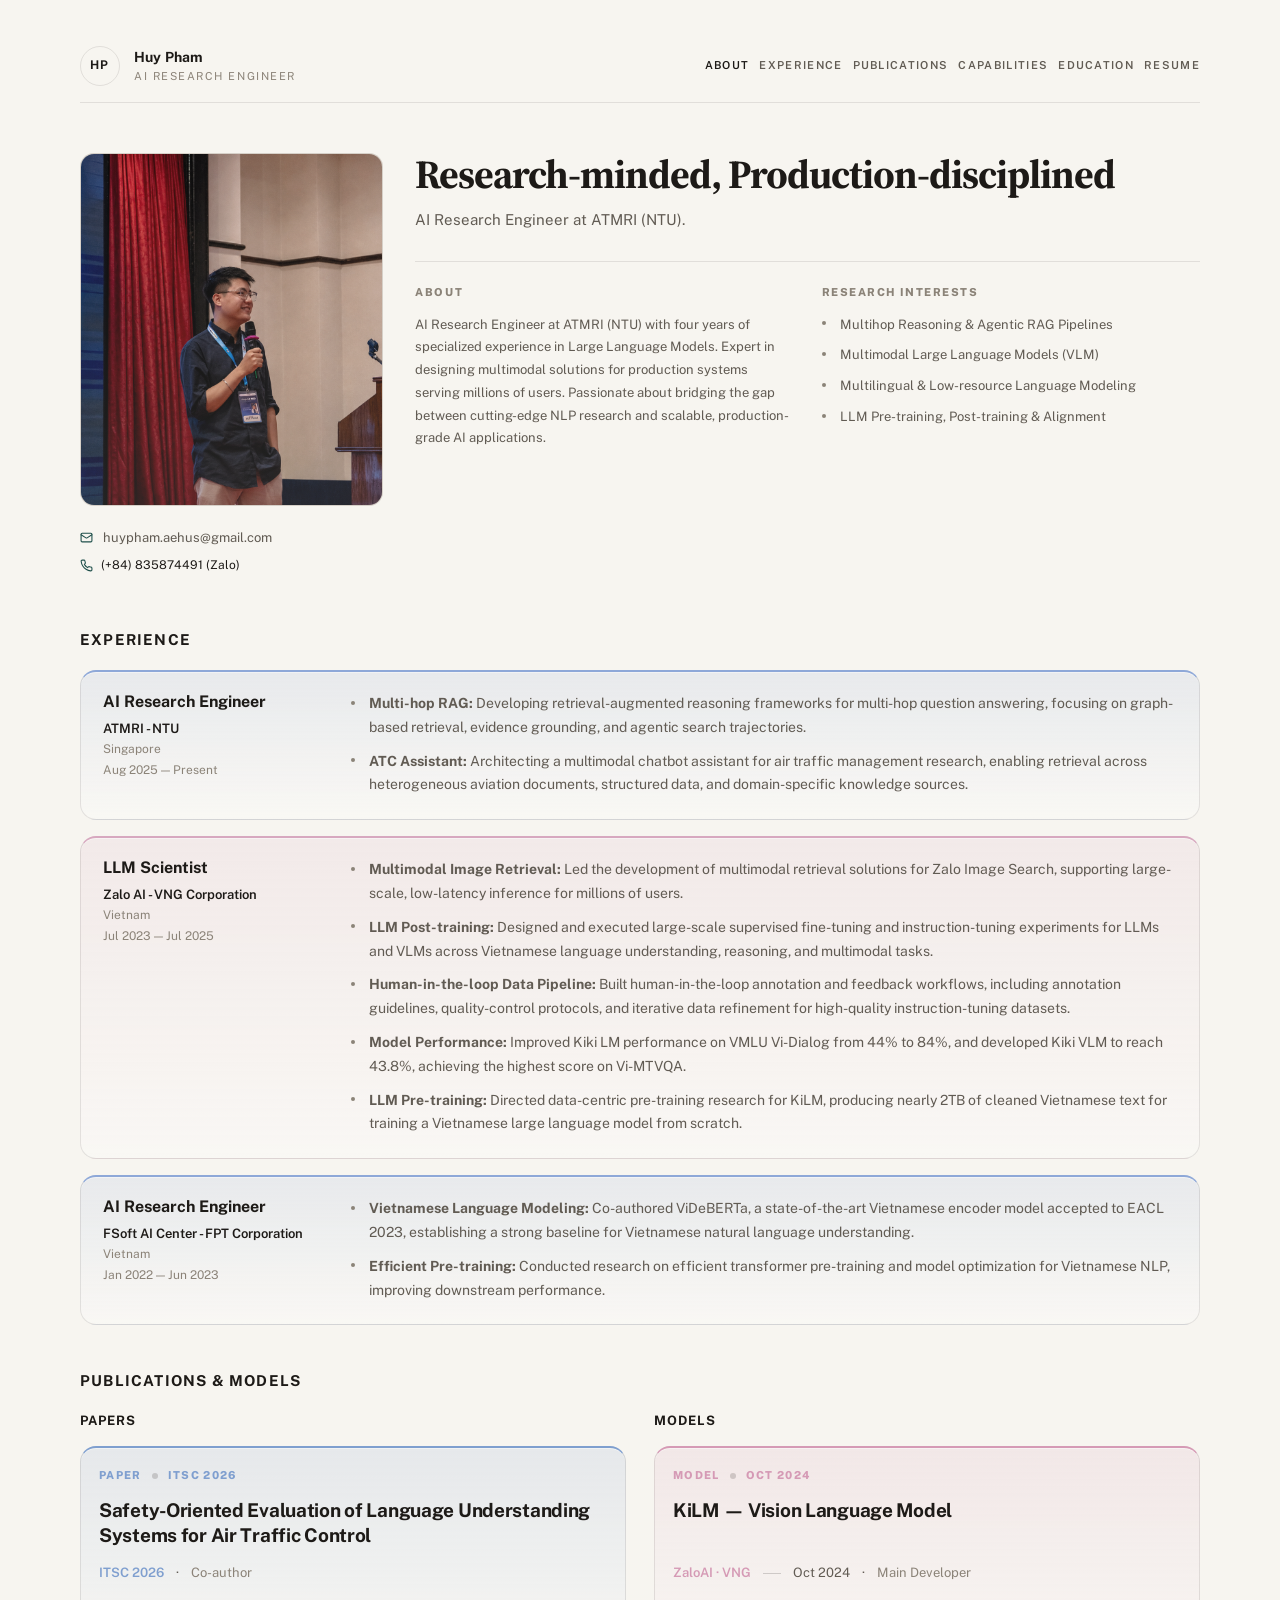
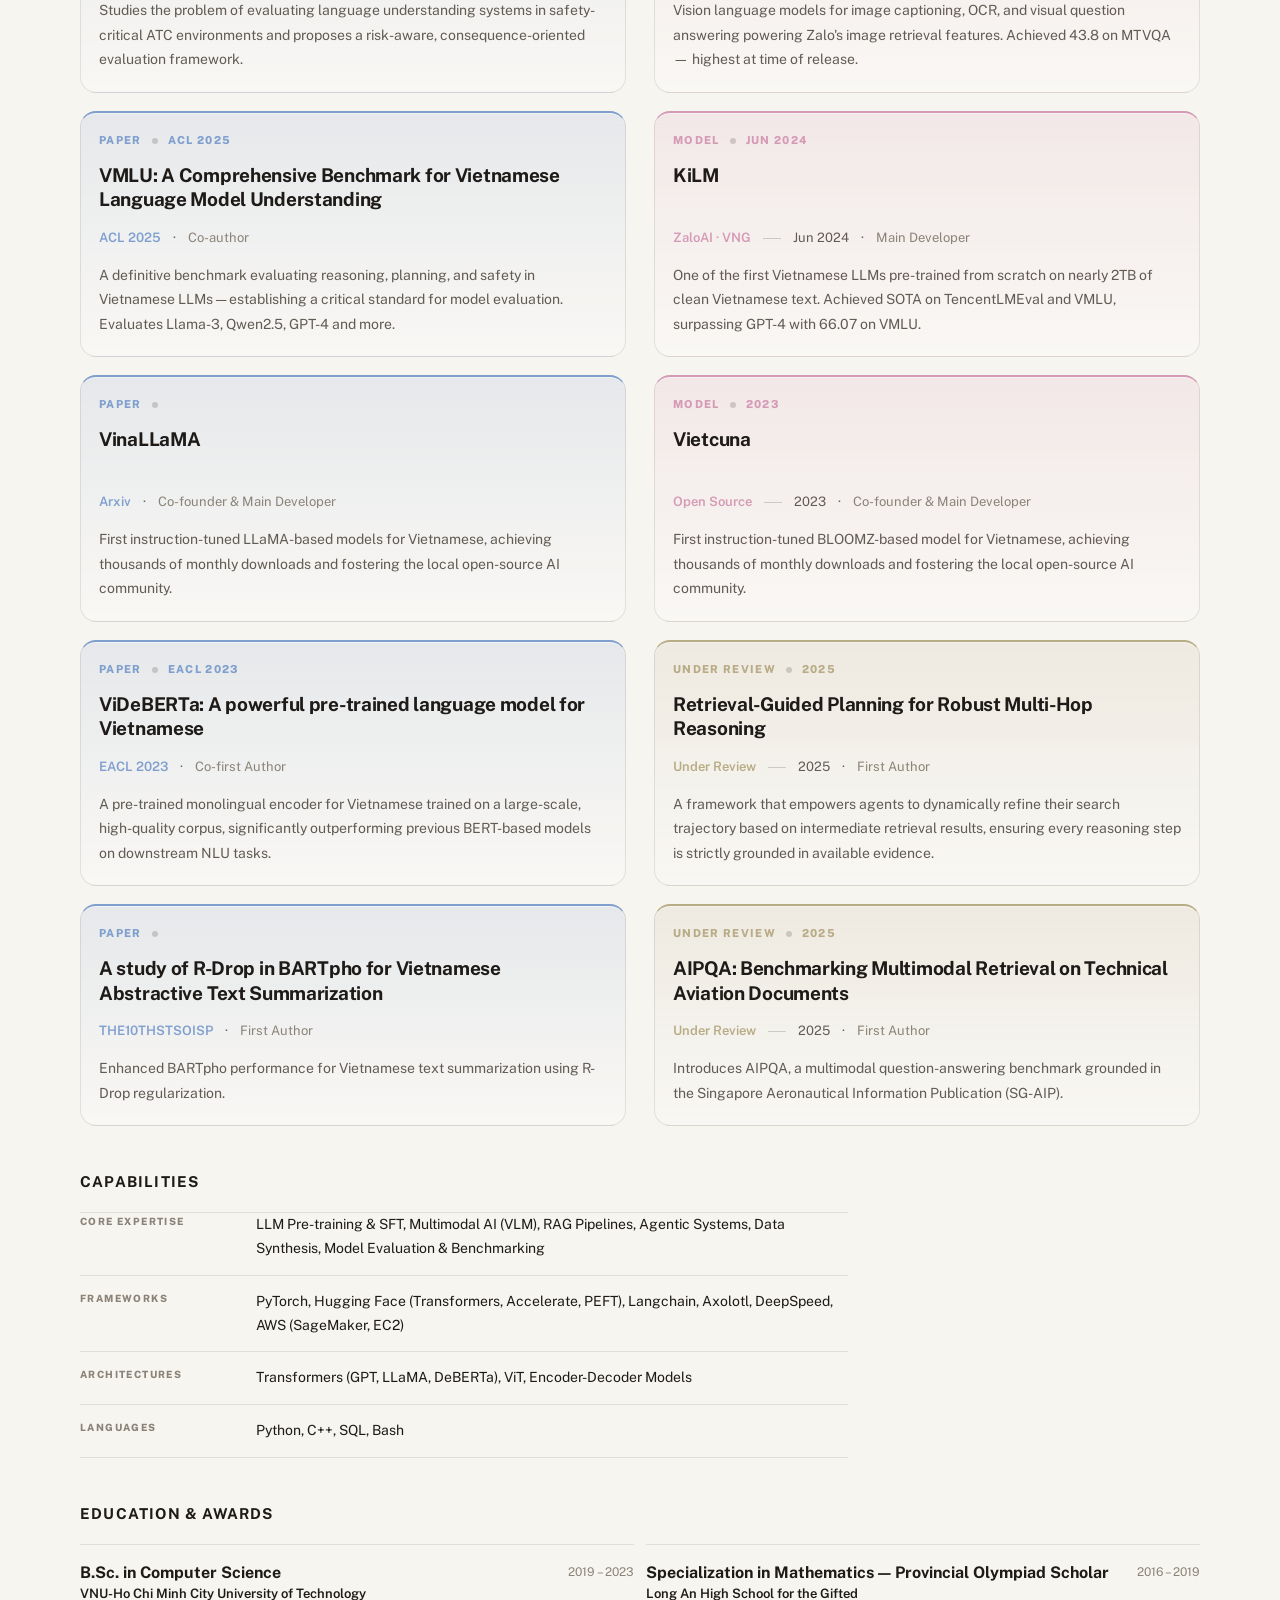
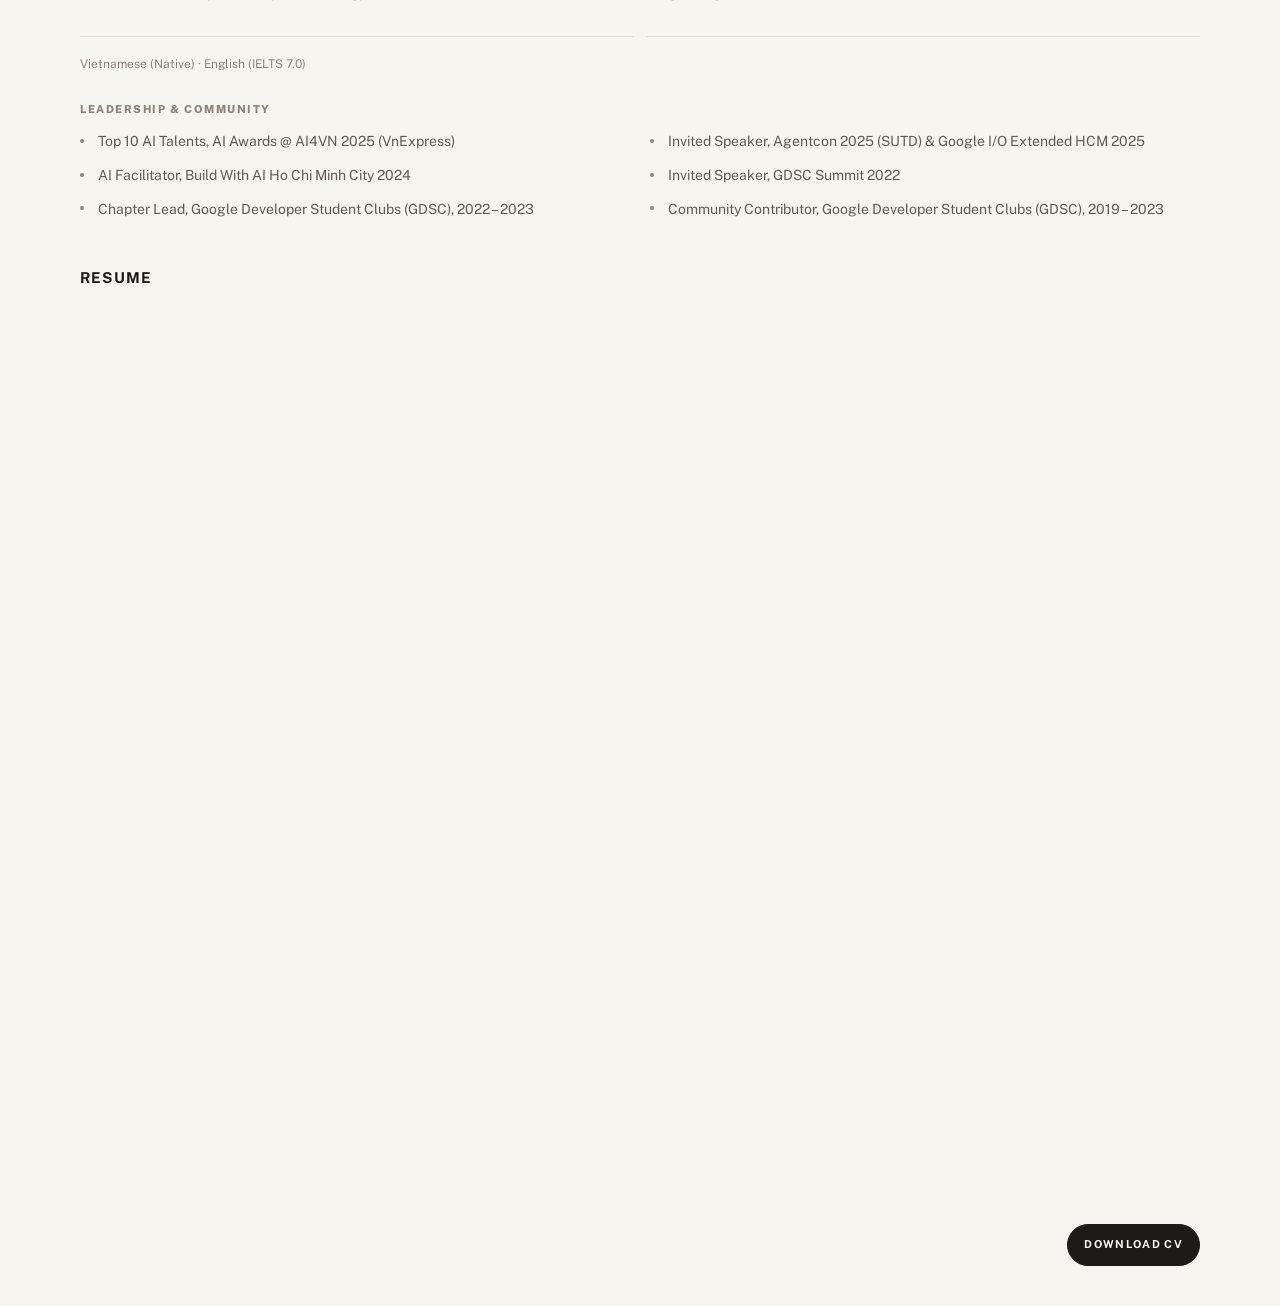
==== commit a7e6b464: "Add Zalo phone number to contact info Co-Authored-By: Claude Sonnet 4.6 <noreply@anthropic.com>" ====
--- a/index.html
+++ b/index.html
@@ -38,6 +38,7 @@
         </div>
         <div class="contact-list">
           <a href="mailto:huypham.aehus@gmail.com" class="contact-item"><span class="contact-icon"><svg width="13" height="13" viewBox="0 0 24 24" fill="none" stroke="currentColor" stroke-width="2" stroke-linecap="round" stroke-linejoin="round"><rect x="2" y="4" width="20" height="16" rx="2"/><path d="m22 7-8.97 5.7a1.94 1.94 0 0 1-2.06 0L2 7"/></svg></span><span>huypham.aehus@gmail.com</span></a>
+<span class="contact-item"><span class="contact-icon"><svg width="13" height="13" viewBox="0 0 24 24" fill="none" stroke="currentColor" stroke-width="2" stroke-linecap="round" stroke-linejoin="round"><path d="M22 16.92v3a2 2 0 0 1-2.18 2 19.79 19.79 0 0 1-8.63-3.07 19.5 19.5 0 0 1-6-6A19.79 19.79 0 0 1 2.12 4.18 2 2 0 0 1 4.11 2h3a2 2 0 0 1 2 1.72c.127.96.361 1.903.7 2.81a2 2 0 0 1-.45 2.11L8.09 9.91a16 16 0 0 0 6 6l1.27-1.27a2 2 0 0 1 2.11-.45c.907.339 1.85.573 2.81.7A2 2 0 0 1 22 16.92z"/></svg></span><span>(+84) 835874491 (Zalo)</span></span>
         </div>
       </figure>
 
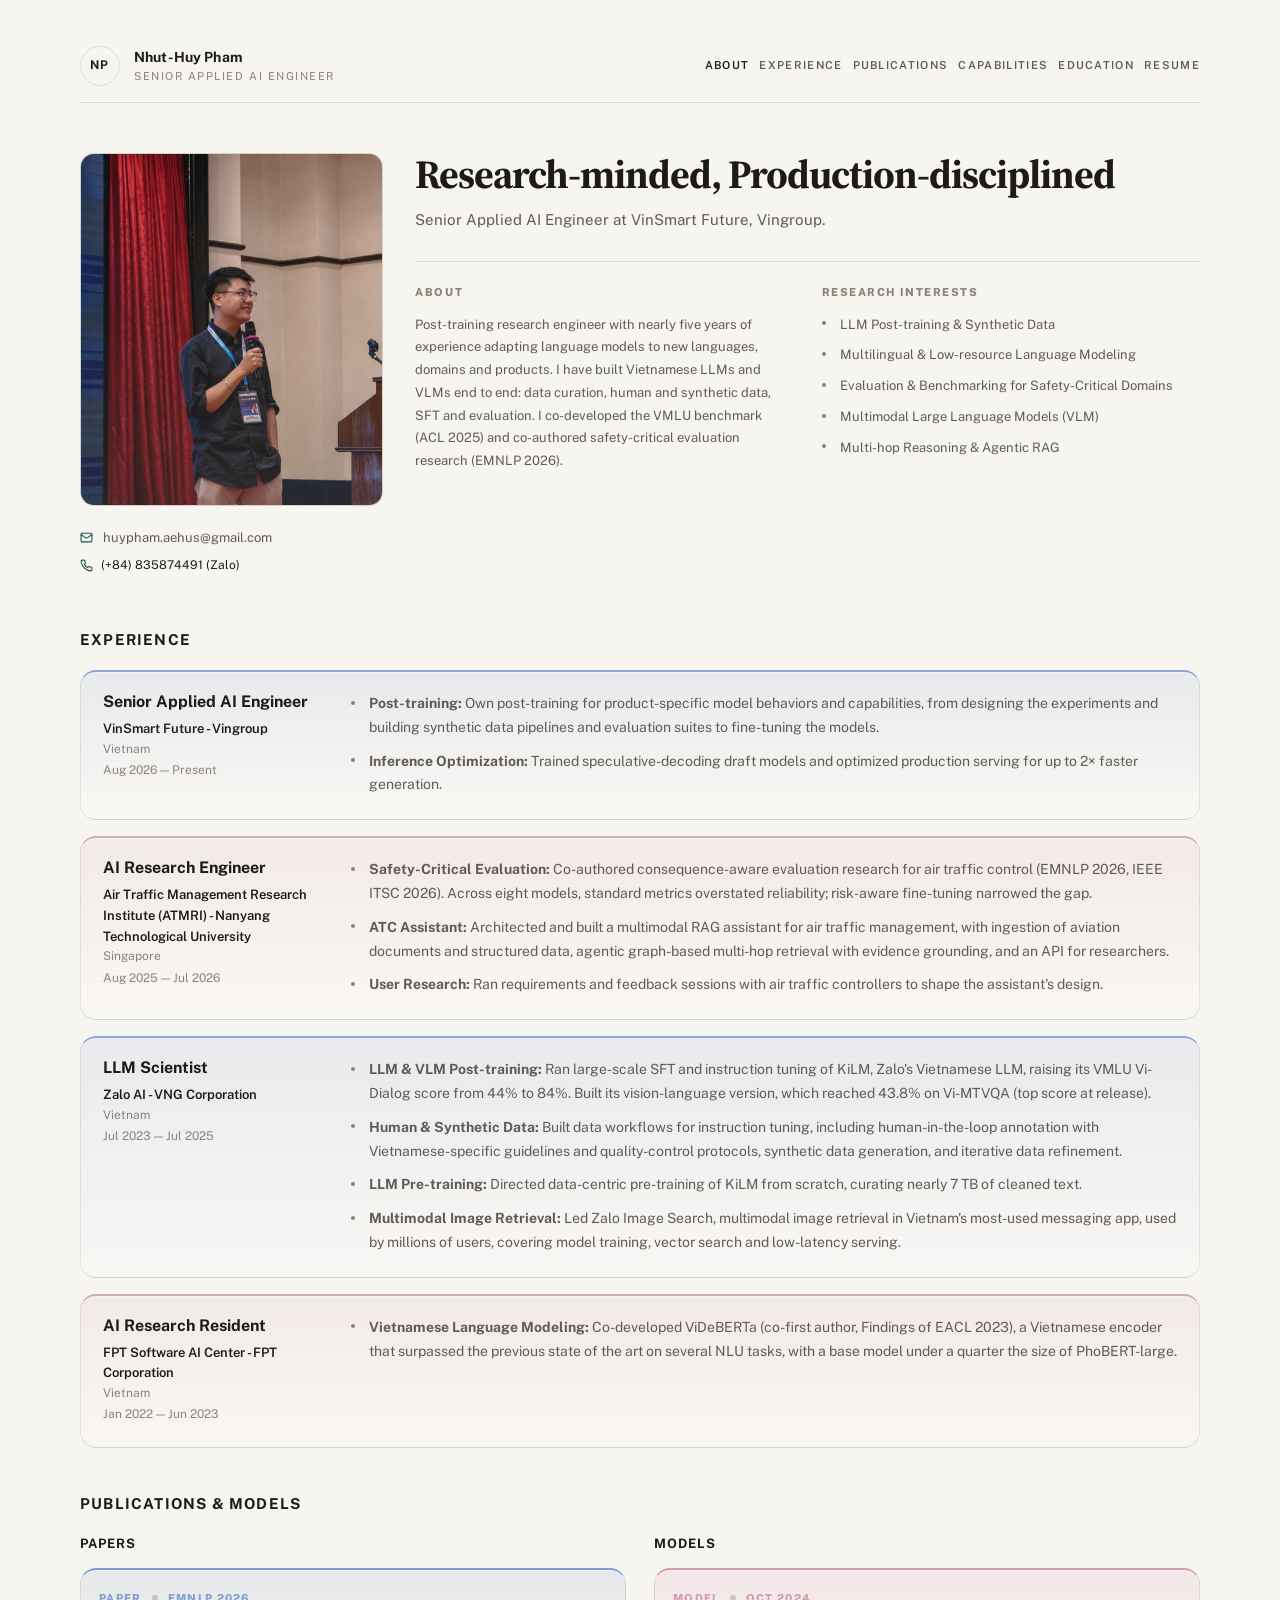
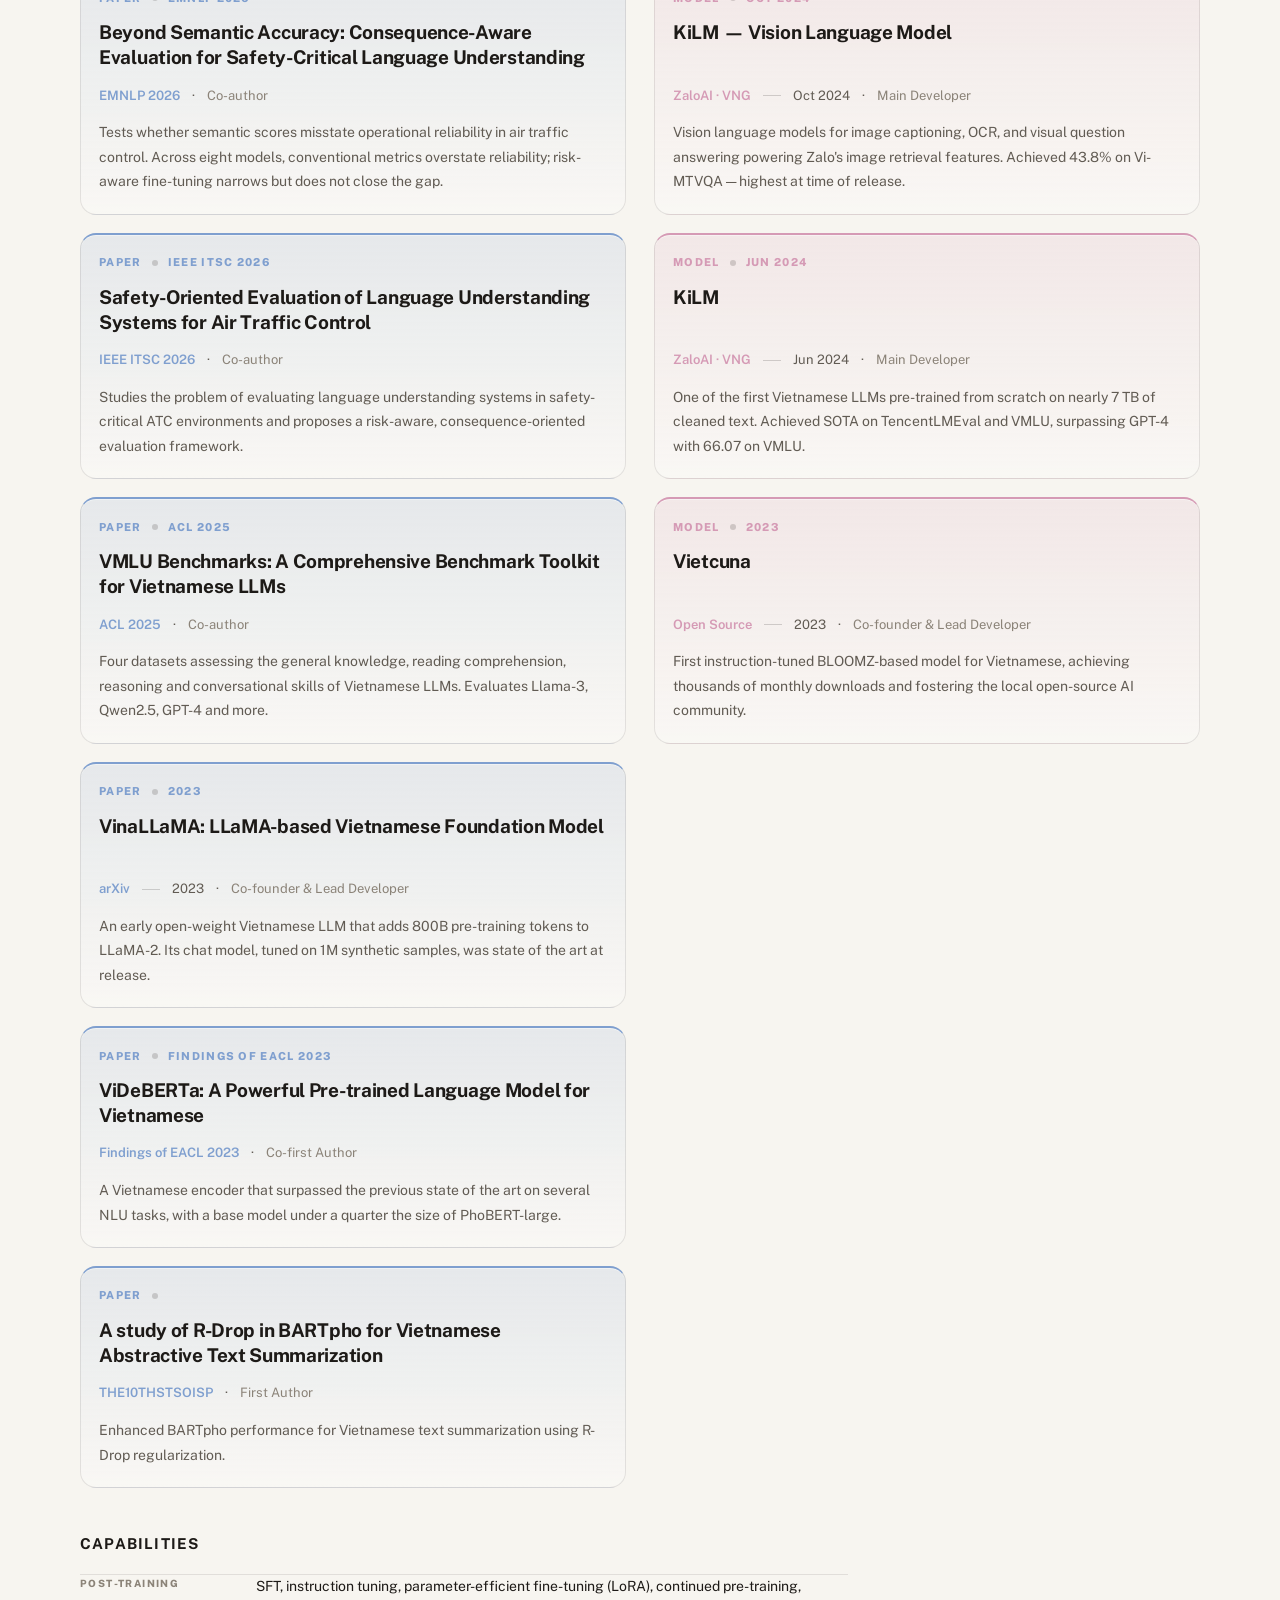
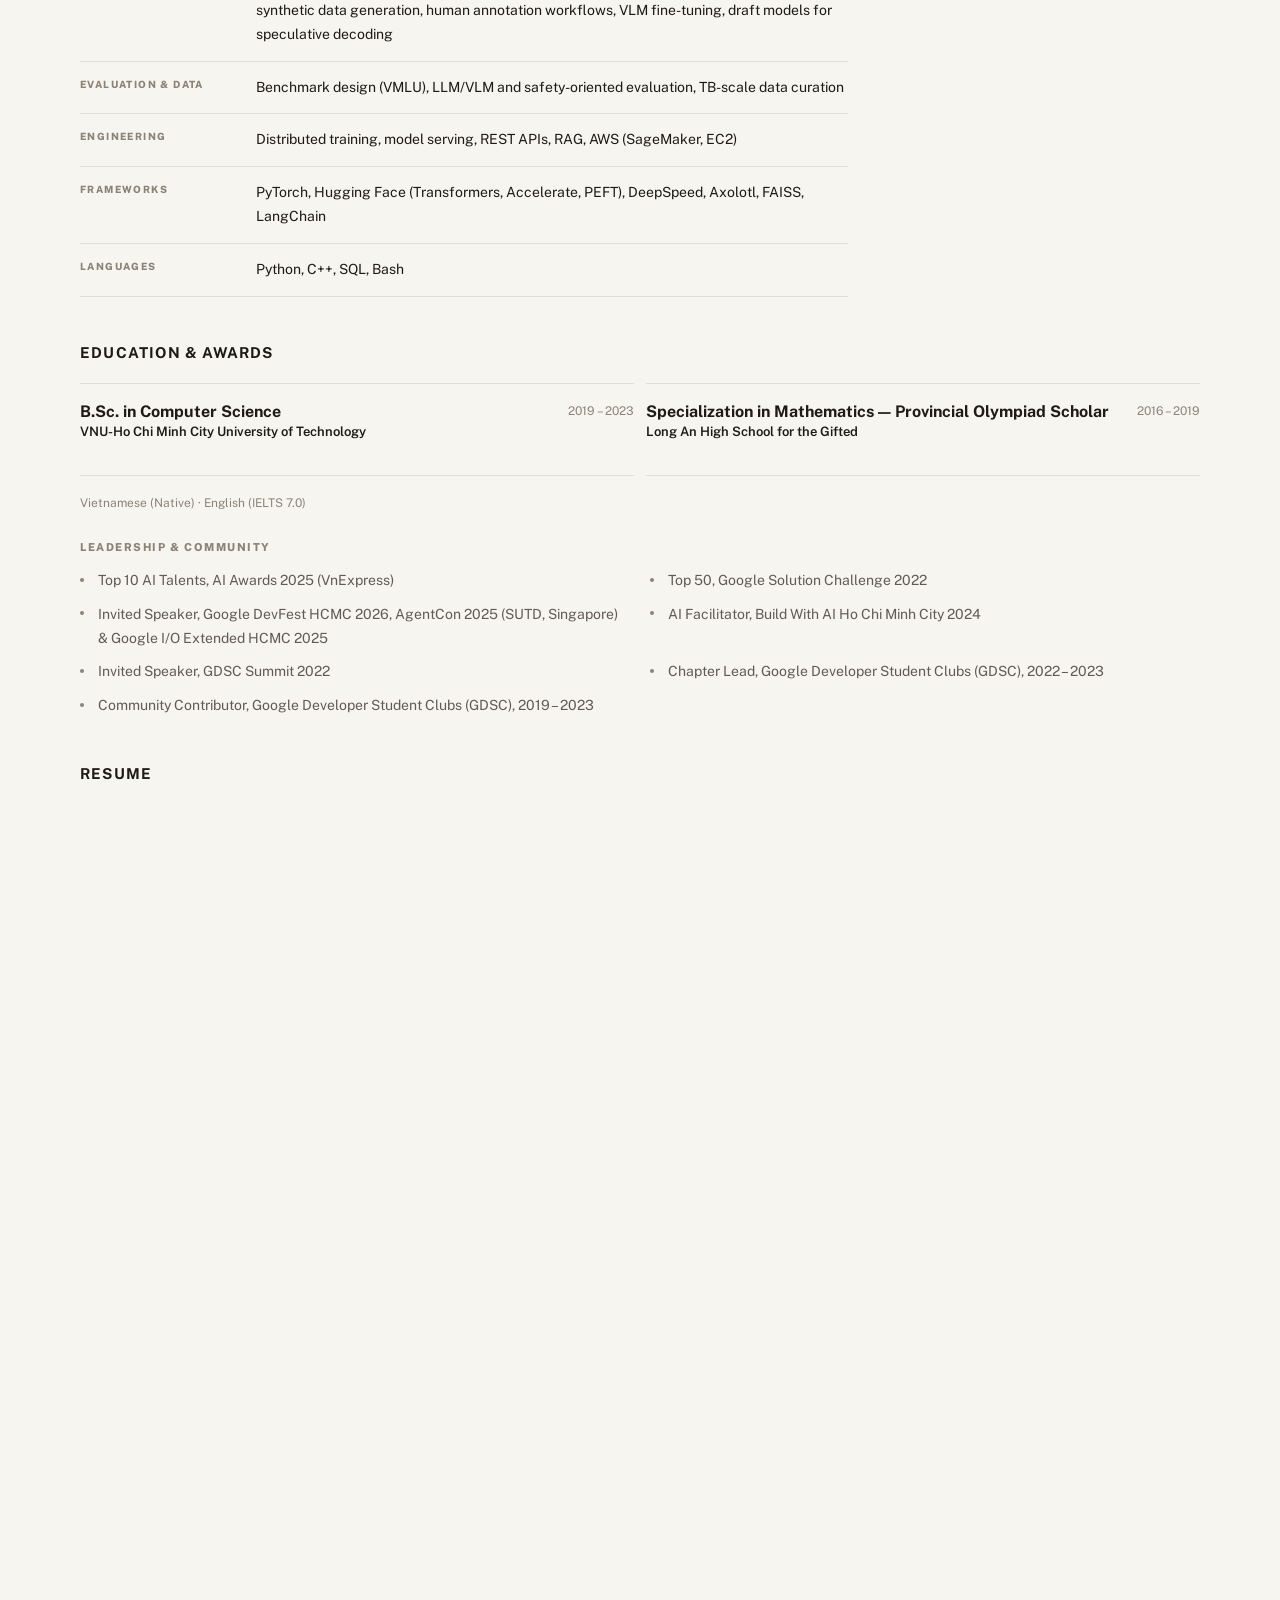
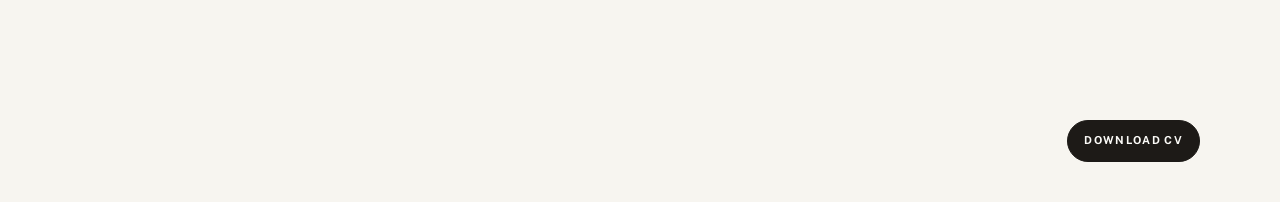
==== commit 3dd36f5c: "Update site content to match new CV Add VinSmart Future role, refresh experience, publications, skil" ====
--- a/index.html
+++ b/index.html
@@ -3,7 +3,7 @@
 <head>
   <meta charset="UTF-8" />
   <meta name="viewport" content="width=device-width, initial-scale=1.0" />
-  <title>Huy Pham</title>
+  <title>Nhut-Huy Pham</title>
   <link rel="preconnect" href="https://fonts.googleapis.com" />
   <link rel="preconnect" href="https://fonts.gstatic.com" crossorigin />
   <link href="https://fonts.googleapis.com/css2?family=Public+Sans:wght@400;500;600;700;800&family=Source+Serif+4:opsz,wght@8..60,600;8..60,700&display=swap" rel="stylesheet" />
@@ -13,10 +13,10 @@
 <div class="page-shell">
   <header class="topbar">
     <a href="#" class="brand-mark">
-      <span class="brand-monogram">HP</span>
+      <span class="brand-monogram">NP</span>
       <span class="brand-text">
-        <span class="brand-name">Huy Pham</span>
-        <span class="brand-role">AI Research Engineer</span>
+        <span class="brand-name">Nhut-Huy Pham</span>
+        <span class="brand-role">Senior Applied AI Engineer</span>
       </span>
     </a>
 
@@ -34,7 +34,7 @@
     <section id="about" class="hero-panel">
       <figure class="hero-portrait hero-portrait-left">
         <div class="hero-portrait-frame">
-          <img src="images/avatar.png" alt="Huy Pham speaking at an event" />
+          <img src="images/avatar.png" alt="Nhut-Huy Pham speaking at an event" />
         </div>
         <div class="contact-list">
           <a href="mailto:huypham.aehus@gmail.com" class="contact-item"><span class="contact-icon"><svg width="13" height="13" viewBox="0 0 24 24" fill="none" stroke="currentColor" stroke-width="2" stroke-linecap="round" stroke-linejoin="round"><rect x="2" y="4" width="20" height="16" rx="2"/><path d="m22 7-8.97 5.7a1.94 1.94 0 0 1-2.06 0L2 7"/></svg></span><span>huypham.aehus@gmail.com</span></a>
@@ -45,18 +45,18 @@
       <div class="hero-main">
         <div class="hero-copy">
           <h1>Research-minded, Production-disciplined</h1>
-          <p class="hero-desc">AI Research Engineer at ATMRI (NTU).</p>
+          <p class="hero-desc">Senior Applied AI Engineer at VinSmart Future, Vingroup.</p>
         </div>
 
         <div class="hero-details">
           <div class="hero-about prose-block">
             <div class="panel-label">About</div>
-            <p>AI Research Engineer at ATMRI (NTU) with four years of specialized experience in Large Language Models. Expert in designing multimodal solutions for production systems serving millions of users. Passionate about bridging the gap between cutting-edge NLP research and scalable, production-grade AI applications.</p>
+            <p>Post-training research engineer with nearly five years of experience adapting language models to new languages, domains and products. I have built Vietnamese LLMs and VLMs end to end: data curation, human and synthetic data, SFT and evaluation. I co-developed the VMLU benchmark (ACL 2025) and co-authored safety-critical evaluation research (EMNLP 2026).</p>
           </div>
 
           <div class="hero-research prose-block">
             <div class="panel-label">Research Interests</div>
-            <ul class="interests-list"><li>Multihop Reasoning & Agentic RAG Pipelines</li><li>Multimodal Large Language Models (VLM)</li><li>Multilingual & Low-resource Language Modeling</li><li>LLM Pre-training, Post-training & Alignment</li></ul>
+            <ul class="interests-list"><li>LLM Post-training & Synthetic Data</li><li>Multilingual & Low-resource Language Modeling</li><li>Evaluation & Benchmarking for Safety-Critical Domains</li><li>Multimodal Large Language Models (VLM)</li><li>Multi-hop Reasoning & Agentic RAG</li></ul>
           </div>
         </div>
       </div>
@@ -71,13 +71,25 @@
           <div class="exp-head">
             <div>
               <div class="exp-role-line">
+                <div class="exp-role">Senior Applied AI Engineer</div>
+              </div>
+              <div class="exp-org">VinSmart Future - Vingroup</div><div class="exp-location">Vietnam</div>
+              <div class="exp-meta">Aug 2026 — Present</div>
+            </div>
+          </div>
+          <ul class="exp-bullets"><li><strong>Post-training:</strong> Own post-training for product-specific model behaviors and capabilities, from designing the experiments and building synthetic data pipelines and evaluation suites to fine-tuning the models.</li><li><strong>Inference Optimization:</strong> Trained speculative-decoding draft models and optimized production serving for up to 2× faster generation.</li></ul>
+        </article>
+        <article class="exp-item">
+          <div class="exp-head">
+            <div>
+              <div class="exp-role-line">
                 <div class="exp-role">AI Research Engineer</div>
               </div>
-              <div class="exp-org">ATMRI - NTU</div><div class="exp-location">Singapore</div>
-              <div class="exp-meta">Aug 2025 — Present</div>
-            </div>
-          </div>
-          <ul class="exp-bullets"><li><strong>Multi-hop RAG:</strong> Developing retrieval-augmented reasoning frameworks for multi-hop question answering, focusing on graph-based retrieval, evidence grounding, and agentic search trajectories.</li><li><strong>ATC Assistant:</strong> Architecting a multimodal chatbot assistant for air traffic management research, enabling retrieval across heterogeneous aviation documents, structured data, and domain-specific knowledge sources.</li></ul>
+              <div class="exp-org">Air Traffic Management Research Institute (ATMRI) - Nanyang Technological University</div><div class="exp-location">Singapore</div>
+              <div class="exp-meta">Aug 2025 — Jul 2026</div>
+            </div>
+          </div>
+          <ul class="exp-bullets"><li><strong>Safety-Critical Evaluation:</strong> Co-authored consequence-aware evaluation research for air traffic control (EMNLP 2026, IEEE ITSC 2026). Across eight models, standard metrics overstated reliability; risk-aware fine-tuning narrowed the gap.</li><li><strong>ATC Assistant:</strong> Architected and built a multimodal RAG assistant for air traffic management, with ingestion of aviation documents and structured data, agentic graph-based multi-hop retrieval with evidence grounding, and an API for researchers.</li><li><strong>User Research:</strong> Ran requirements and feedback sessions with air traffic controllers to shape the assistant's design.</li></ul>
         </article>
         <article class="exp-item">
           <div class="exp-head">
@@ -89,19 +101,19 @@
               <div class="exp-meta">Jul 2023 — Jul 2025</div>
             </div>
           </div>
-          <ul class="exp-bullets"><li><strong>Multimodal Image Retrieval:</strong> Led the development of multimodal retrieval solutions for Zalo Image Search, supporting large-scale, low-latency inference for millions of users.</li><li><strong>LLM Post-training:</strong> Designed and executed large-scale supervised fine-tuning and instruction-tuning experiments for LLMs and VLMs across Vietnamese language understanding, reasoning, and multimodal tasks.</li><li><strong>Human-in-the-loop Data Pipeline:</strong> Built human-in-the-loop annotation and feedback workflows, including annotation guidelines, quality-control protocols, and iterative data refinement for high-quality instruction-tuning datasets.</li><li><strong>Model Performance:</strong> Improved Kiki LM performance on VMLU Vi-Dialog from 44% to 84%, and developed Kiki VLM to reach 43.8%, achieving the highest score on Vi-MTVQA.</li><li><strong>LLM Pre-training:</strong> Directed data-centric pre-training research for KiLM, producing nearly 2TB of cleaned Vietnamese text for training a Vietnamese large language model from scratch.</li></ul>
+          <ul class="exp-bullets"><li><strong>LLM & VLM Post-training:</strong> Ran large-scale SFT and instruction tuning of KiLM, Zalo's Vietnamese LLM, raising its VMLU Vi-Dialog score from 44% to 84%. Built its vision-language version, which reached 43.8% on Vi-MTVQA (top score at release).</li><li><strong>Human & Synthetic Data:</strong> Built data workflows for instruction tuning, including human-in-the-loop annotation with Vietnamese-specific guidelines and quality-control protocols, synthetic data generation, and iterative data refinement.</li><li><strong>LLM Pre-training:</strong> Directed data-centric pre-training of KiLM from scratch, curating nearly 7 TB of cleaned text.</li><li><strong>Multimodal Image Retrieval:</strong> Led Zalo Image Search, multimodal image retrieval in Vietnam's most-used messaging app, used by millions of users, covering model training, vector search and low-latency serving.</li></ul>
         </article>
         <article class="exp-item">
           <div class="exp-head">
             <div>
               <div class="exp-role-line">
-                <div class="exp-role">AI Research Engineer</div>
+                <div class="exp-role">AI Research Resident</div>
               </div>
-              <div class="exp-org">FSoft AI Center - FPT Corporation</div><div class="exp-location">Vietnam</div>
+              <div class="exp-org">FPT Software AI Center - FPT Corporation</div><div class="exp-location">Vietnam</div>
               <div class="exp-meta">Jan 2022 — Jun 2023</div>
             </div>
           </div>
-          <ul class="exp-bullets"><li><strong>Vietnamese Language Modeling:</strong> Co-authored ViDeBERTa, a state-of-the-art Vietnamese encoder model accepted to EACL 2023, establishing a strong baseline for Vietnamese natural language understanding.</li><li><strong>Efficient Pre-training:</strong> Conducted research on efficient transformer pre-training and model optimization for Vietnamese NLP, improving downstream performance.</li></ul>
+          <ul class="exp-bullets"><li><strong>Vietnamese Language Modeling:</strong> Co-developed ViDeBERTa (co-first author, Findings of EACL 2023), a Vietnamese encoder that surpassed the previous state of the art on several NLU tasks, with a base model under a quarter the size of PhoBERT-large.</li></ul>
         </article>
       </div>
     </section>
@@ -116,11 +128,22 @@
           <div class="pub-head">
             <div class="pub-meta">
               <span class="pub-type">Paper</span>
-              <span class="pub-year">ITSC 2026</span>
-            </div>
-          </div>
-          <div class="pub-title">Safety-Oriented Evaluation of Language Understanding Systems for Air Traffic Control</div>
-          <div class="pub-byline"><span class="venue">ITSC 2026</span> · <span class="role">Co-author</span></div>
+              <span class="pub-year">EMNLP 2026</span>
+            </div>
+          </div>
+          <div class="pub-title"><a href="https://aclanthology.org/2026.emnlp-main.2141/">Beyond Semantic Accuracy: Consequence-Aware Evaluation for Safety-Critical Language Understanding</a></div>
+          <div class="pub-byline"><span class="venue">EMNLP 2026</span> · <span class="role">Co-author</span></div>
+          <p class="pub-desc">Tests whether semantic scores misstate operational reliability in air traffic control. Across eight models, conventional metrics overstate reliability; risk-aware fine-tuning narrows but does not close the gap.</p>
+        </article>
+        <article class="pub-item pub-paper">
+          <div class="pub-head">
+            <div class="pub-meta">
+              <span class="pub-type">Paper</span>
+              <span class="pub-year">IEEE ITSC 2026</span>
+            </div>
+          </div>
+          <div class="pub-title"><a href="https://arxiv.org/abs/2605.11769">Safety-Oriented Evaluation of Language Understanding Systems for Air Traffic Control</a></div>
+          <div class="pub-byline"><span class="venue">IEEE ITSC 2026</span> · <span class="role">Co-author</span></div>
           <p class="pub-desc">Studies the problem of evaluating language understanding systems in safety-critical ATC environments and proposes a risk-aware, consequence-oriented evaluation framework.</p>
         </article>
         <article class="pub-item pub-paper">
@@ -130,31 +153,31 @@
               <span class="pub-year">ACL 2025</span>
             </div>
           </div>
-          <div class="pub-title">VMLU: A Comprehensive Benchmark for Vietnamese Language Model Understanding</div>
+          <div class="pub-title"><a href="https://aclanthology.org/2025.acl-long.563/">VMLU Benchmarks: A Comprehensive Benchmark Toolkit for Vietnamese LLMs</a></div>
           <div class="pub-byline"><span class="venue">ACL 2025</span> · <span class="role">Co-author</span></div>
-          <p class="pub-desc">A definitive benchmark evaluating reasoning, planning, and safety in Vietnamese LLMs — establishing a critical standard for model evaluation. Evaluates Llama-3, Qwen2.5, GPT-4 and more.</p>
-        </article>
-        <article class="pub-item pub-paper">
-          <div class="pub-head">
-            <div class="pub-meta">
-              <span class="pub-type">Paper</span>
-              <span class="pub-year"></span>
-            </div>
-          </div>
-          <div class="pub-title">VinaLLaMA</div>
-          <div class="pub-byline"><span class="venue">Arxiv</span> · <span class="role">Co-founder & Main Developer</span></div>
-          <p class="pub-desc">First instruction-tuned LLaMA-based models for Vietnamese, achieving thousands of monthly downloads and fostering the local open-source AI community.</p>
-        </article>
-        <article class="pub-item pub-paper">
-          <div class="pub-head">
-            <div class="pub-meta">
-              <span class="pub-type">Paper</span>
-              <span class="pub-year">EACL 2023</span>
-            </div>
-          </div>
-          <div class="pub-title">ViDeBERTa: A powerful pre-trained language model for Vietnamese</div>
-          <div class="pub-byline"><span class="venue">EACL 2023</span> · <span class="role">Co-first Author</span></div>
-          <p class="pub-desc">A pre-trained monolingual encoder for Vietnamese trained on a large-scale, high-quality corpus, significantly outperforming previous BERT-based models on downstream NLU tasks.</p>
+          <p class="pub-desc">Four datasets assessing the general knowledge, reading comprehension, reasoning and conversational skills of Vietnamese LLMs. Evaluates Llama-3, Qwen2.5, GPT-4 and more.</p>
+        </article>
+        <article class="pub-item pub-paper">
+          <div class="pub-head">
+            <div class="pub-meta">
+              <span class="pub-type">Paper</span>
+              <span class="pub-year">2023</span>
+            </div>
+          </div>
+          <div class="pub-title"><a href="https://arxiv.org/abs/2312.11011">VinaLLaMA: LLaMA-based Vietnamese Foundation Model</a></div>
+          <div class="pub-byline"><span class="venue">arXiv</span><span class="pub-sep"></span><span>2023</span> · <span class="role">Co-founder & Lead Developer</span></div>
+          <p class="pub-desc">An early open-weight Vietnamese LLM that adds 800B pre-training tokens to LLaMA-2. Its chat model, tuned on 1M synthetic samples, was state of the art at release.</p>
+        </article>
+        <article class="pub-item pub-paper">
+          <div class="pub-head">
+            <div class="pub-meta">
+              <span class="pub-type">Paper</span>
+              <span class="pub-year">Findings of EACL 2023</span>
+            </div>
+          </div>
+          <div class="pub-title"><a href="https://aclanthology.org/2023.findings-eacl.79/">ViDeBERTa: A Powerful Pre-trained Language Model for Vietnamese</a></div>
+          <div class="pub-byline"><span class="venue">Findings of EACL 2023</span> · <span class="role">Co-first Author</span></div>
+          <p class="pub-desc">A Vietnamese encoder that surpassed the previous state of the art on several NLU tasks, with a base model under a quarter the size of PhoBERT-large.</p>
         </article>
         <article class="pub-item pub-paper">
           <div class="pub-head">
@@ -177,7 +200,7 @@
           </div>
           <div class="pub-title">KiLM — Vision Language Model</div>
           <div class="pub-byline"><span class="venue">ZaloAI · VNG</span><span class="pub-sep"></span><span>Oct 2024</span> · <span class="role">Main Developer</span></div>
-          <p class="pub-desc">Vision language models for image captioning, OCR, and visual question answering powering Zalo's image retrieval features. Achieved 43.8 on MTVQA — highest at time of release.</p>
+          <p class="pub-desc">Vision language models for image captioning, OCR, and visual question answering powering Zalo's image retrieval features. Achieved 43.8% on Vi-MTVQA — highest at time of release.</p>
         </article>
         <article class="pub-item pub-model">
           <div class="pub-head">
@@ -188,7 +211,7 @@
           </div>
           <div class="pub-title">KiLM</div>
           <div class="pub-byline"><span class="venue">ZaloAI · VNG</span><span class="pub-sep"></span><span>Jun 2024</span> · <span class="role">Main Developer</span></div>
-          <p class="pub-desc">One of the first Vietnamese LLMs pre-trained from scratch on nearly 2TB of clean Vietnamese text. Achieved SOTA on TencentLMEval and VMLU, surpassing GPT-4 with 66.07 on VMLU.</p>
+          <p class="pub-desc">One of the first Vietnamese LLMs pre-trained from scratch on nearly 7 TB of cleaned text. Achieved SOTA on TencentLMEval and VMLU, surpassing GPT-4 with 66.07 on VMLU.</p>
         </article>
         <article class="pub-item pub-model">
           <div class="pub-head">
@@ -198,31 +221,9 @@
             </div>
           </div>
           <div class="pub-title">Vietcuna</div>
-          <div class="pub-byline"><span class="venue">Open Source</span><span class="pub-sep"></span><span>2023</span> · <span class="role">Co-founder & Main Developer</span></div>
+          <div class="pub-byline"><span class="venue">Open Source</span><span class="pub-sep"></span><span>2023</span> · <span class="role">Co-founder & Lead Developer</span></div>
           <p class="pub-desc">First instruction-tuned BLOOMZ-based model for Vietnamese, achieving thousands of monthly downloads and fostering the local open-source AI community.</p>
         </article>
-        <article class="pub-item pub-review">
-          <div class="pub-head">
-            <div class="pub-meta">
-              <span class="pub-type">Under Review</span>
-              <span class="pub-year">2025</span>
-            </div>
-          </div>
-          <div class="pub-title">Retrieval-Guided Planning for Robust Multi-Hop Reasoning</div>
-          <div class="pub-byline"><span class="venue">Under Review</span><span class="pub-sep"></span><span>2025</span> · <span class="role">First Author</span></div>
-          <p class="pub-desc">A framework that empowers agents to dynamically refine their search trajectory based on intermediate retrieval results, ensuring every reasoning step is strictly grounded in available evidence.</p>
-        </article>
-        <article class="pub-item pub-review">
-          <div class="pub-head">
-            <div class="pub-meta">
-              <span class="pub-type">Under Review</span>
-              <span class="pub-year">2025</span>
-            </div>
-          </div>
-          <div class="pub-title">AIPQA: Benchmarking Multimodal Retrieval on Technical Aviation Documents</div>
-          <div class="pub-byline"><span class="venue">Under Review</span><span class="pub-sep"></span><span>2025</span> · <span class="role">First Author</span></div>
-          <p class="pub-desc">Introduces AIPQA, a multimodal question-answering benchmark grounded in the Singapore Aeronautical Information Publication (SG-AIP).</p>
-        </article>
 </div></div></div>
       </div>
     </section>
@@ -232,9 +233,10 @@
         <div class="section-tag">Capabilities</div>
       </div>
       <div class="skills-panel capabilities-panel">
-        <div class="skill-row"><span class="skill-label">Core Expertise</span><span class="skill-value">LLM Pre-training & SFT, Multimodal AI (VLM), RAG Pipelines, Agentic Systems, Data Synthesis, Model Evaluation & Benchmarking</span></div>
-<div class="skill-row"><span class="skill-label">Frameworks</span><span class="skill-value">PyTorch, Hugging Face (Transformers, Accelerate, PEFT), Langchain, Axolotl, DeepSpeed, AWS (SageMaker, EC2)</span></div>
-<div class="skill-row"><span class="skill-label">Architectures</span><span class="skill-value">Transformers (GPT, LLaMA, DeBERTa), ViT, Encoder-Decoder Models</span></div>
+        <div class="skill-row"><span class="skill-label">Post-training</span><span class="skill-value">SFT, instruction tuning, parameter-efficient fine-tuning (LoRA), continued pre-training, synthetic data generation, human annotation workflows, VLM fine-tuning, draft models for speculative decoding</span></div>
+<div class="skill-row"><span class="skill-label">Evaluation & Data</span><span class="skill-value">Benchmark design (VMLU), LLM/VLM and safety-oriented evaluation, TB-scale data curation</span></div>
+<div class="skill-row"><span class="skill-label">Engineering</span><span class="skill-value">Distributed training, model serving, REST APIs, RAG, AWS (SageMaker, EC2)</span></div>
+<div class="skill-row"><span class="skill-label">Frameworks</span><span class="skill-value">PyTorch, Hugging Face (Transformers, Accelerate, PEFT), DeepSpeed, Axolotl, FAISS, LangChain</span></div>
 <div class="skill-row"><span class="skill-label">Languages</span><span class="skill-value">Python, C++, SQL, Bash</span></div>
       </div>
     </section>
@@ -262,7 +264,7 @@
           <div class="edu-period">2016 – 2019</div>
         </div>
       </article>
-</div><p class="edu-lang">Vietnamese (Native) · English (IELTS 7.0)</p><div class="awards-label">Leadership &amp; Community</div><ul class="awards-list"><li>Top 10 AI Talents, AI Awards @ AI4VN 2025 (VnExpress)</li><li>Invited Speaker, Agentcon 2025 (SUTD) & Google I/O Extended HCM 2025</li><li>AI Facilitator, Build With AI Ho Chi Minh City 2024</li><li>Invited Speaker, GDSC Summit 2022</li><li>Chapter Lead, Google Developer Student Clubs (GDSC), 2022 – 2023</li><li>Community Contributor, Google Developer Student Clubs (GDSC), 2019 – 2023</li></ul>
+</div><p class="edu-lang">Vietnamese (Native) · English (IELTS 7.0)</p><div class="awards-label">Leadership &amp; Community</div><ul class="awards-list"><li>Top 10 AI Talents, AI Awards 2025 (VnExpress)</li><li>Top 50, Google Solution Challenge 2022</li><li>Invited Speaker, Google DevFest HCMC 2026, AgentCon 2025 (SUTD, Singapore) & Google I/O Extended HCMC 2025</li><li>AI Facilitator, Build With AI Ho Chi Minh City 2024</li><li>Invited Speaker, GDSC Summit 2022</li><li>Chapter Lead, Google Developer Student Clubs (GDSC), 2022 – 2023</li><li>Community Contributor, Google Developer Student Clubs (GDSC), 2019 – 2023</li></ul>
     </section>
 
     <section id="resume">
@@ -270,9 +272,9 @@
         <div class="section-tag">Resume</div>
       </div>
       <div class="resume-viewer">
-        <iframe src="aehus_resume.pdf" width="100%" height="900px" style="border:none; border-radius:12px;"></iframe>
+        <iframe src="Aehuspham-personal_page.pdf" width="100%" height="900px" style="border:none; border-radius:12px;"></iframe>
         <div class="resume-actions">
-          <a href="aehus_resume.pdf" download class="btn btn-primary">Download CV</a>
+          <a href="Aehuspham-personal_page.pdf" download class="btn btn-primary">Download CV</a>
         </div>
       </div>
     </section>
--- a/style.css
+++ b/style.css
@@ -646,6 +646,11 @@
   min-height: 2.8em;
 }
 
+.pub-title a:hover {
+  color: var(--accent-strong);
+  text-decoration: underline;
+}
+
 .pub-byline {
   display: flex;
   align-items: center;
